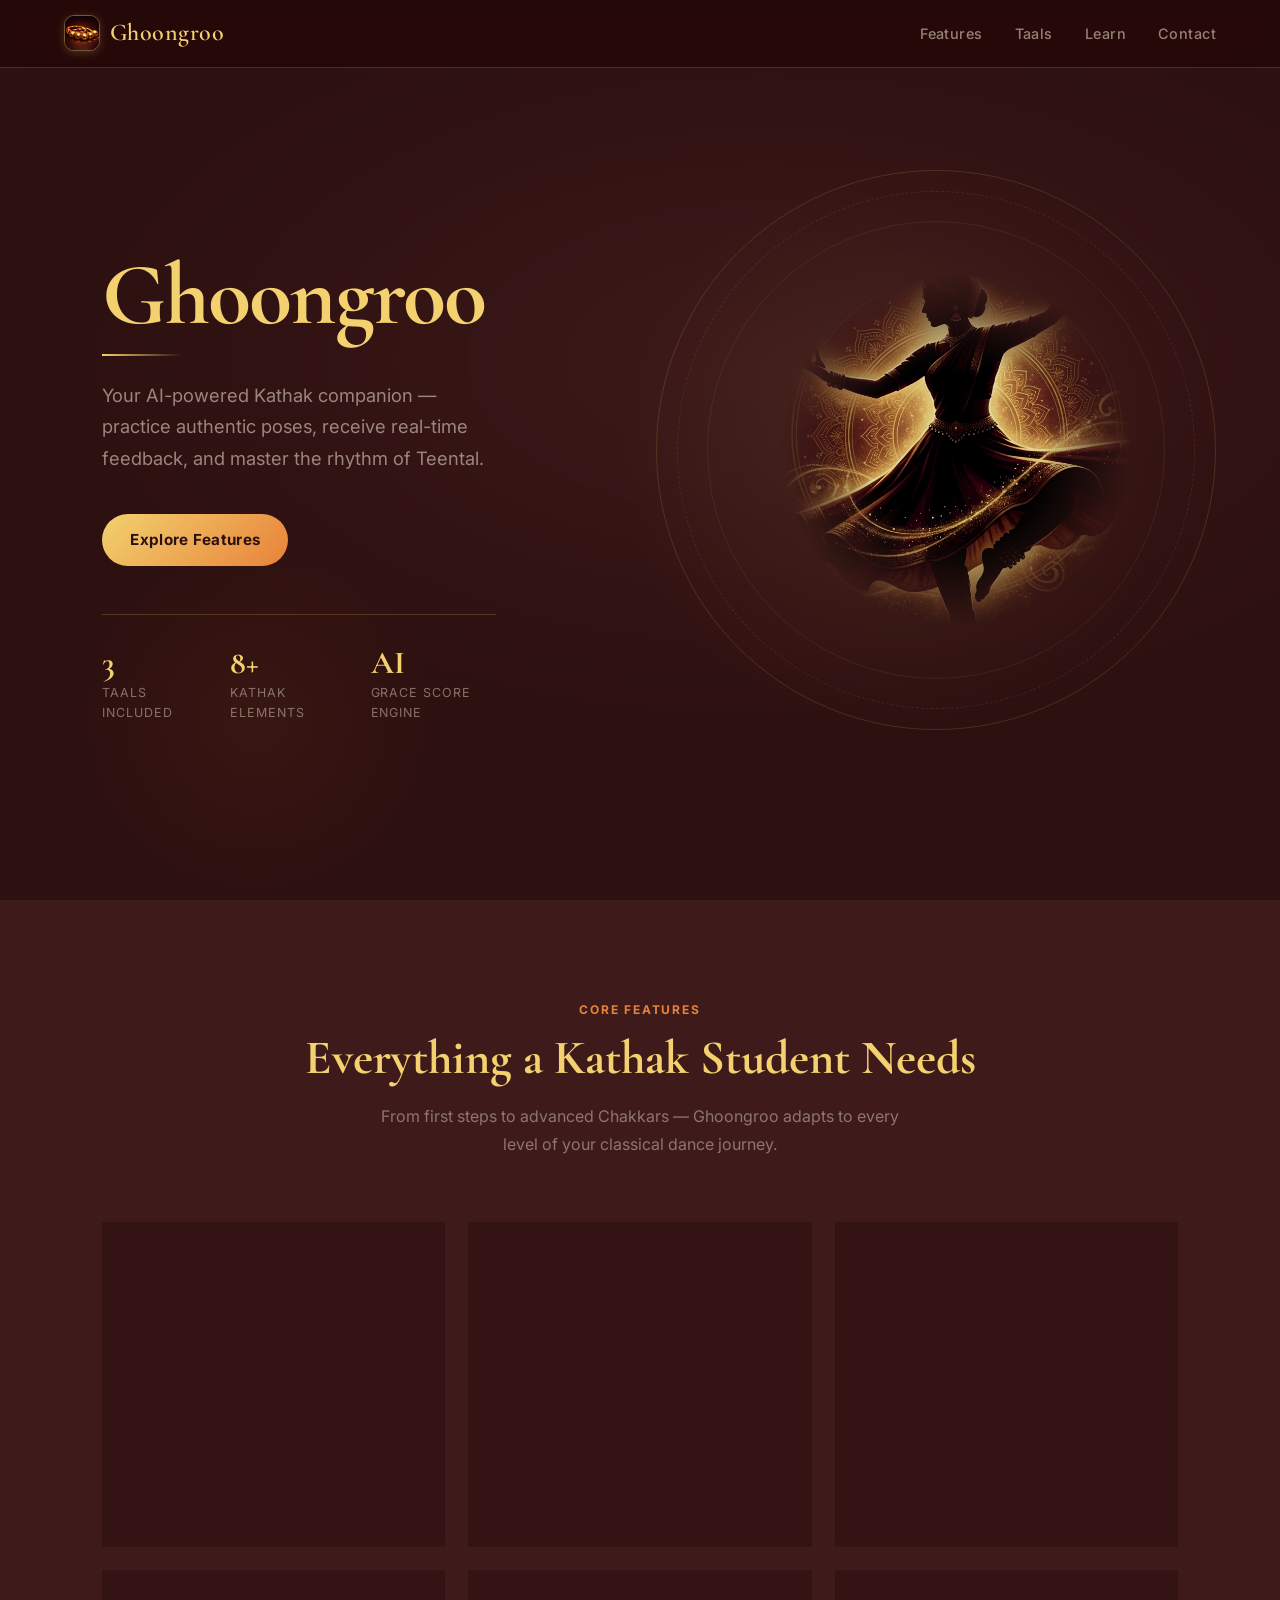
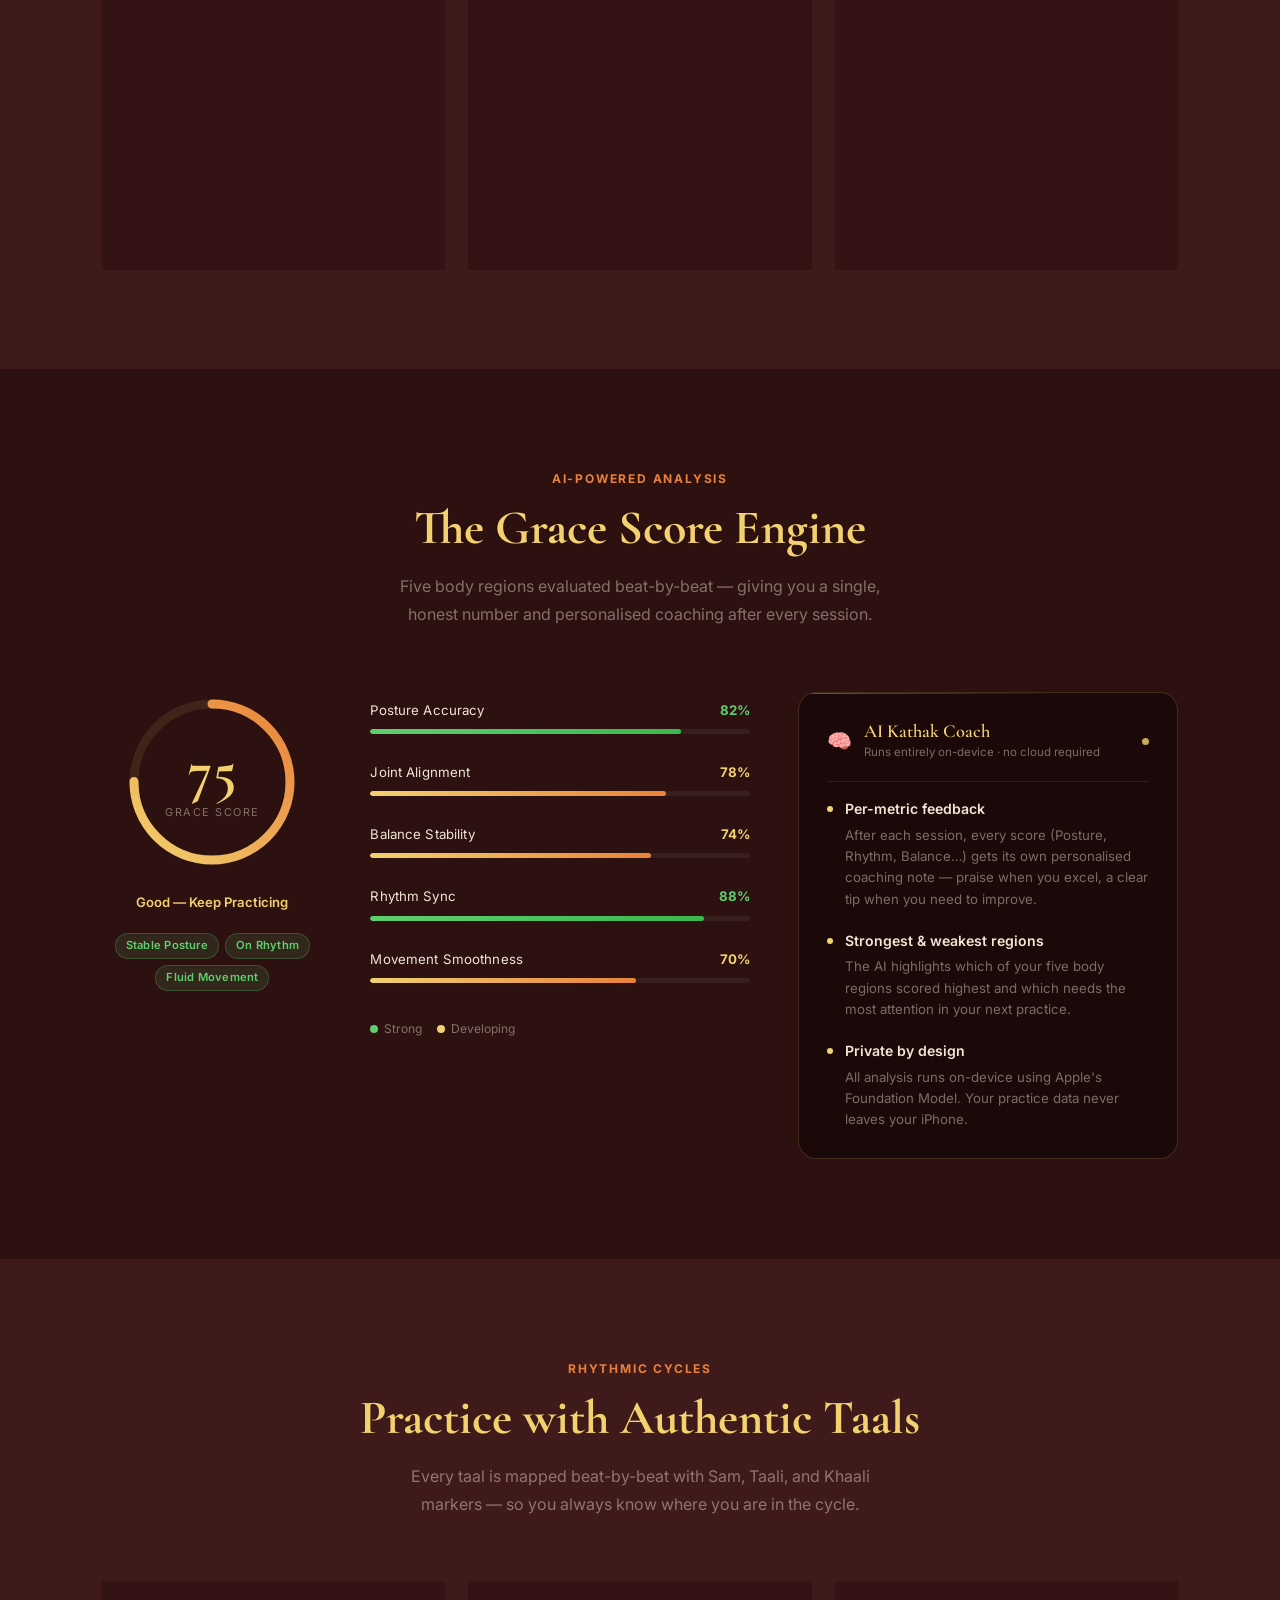
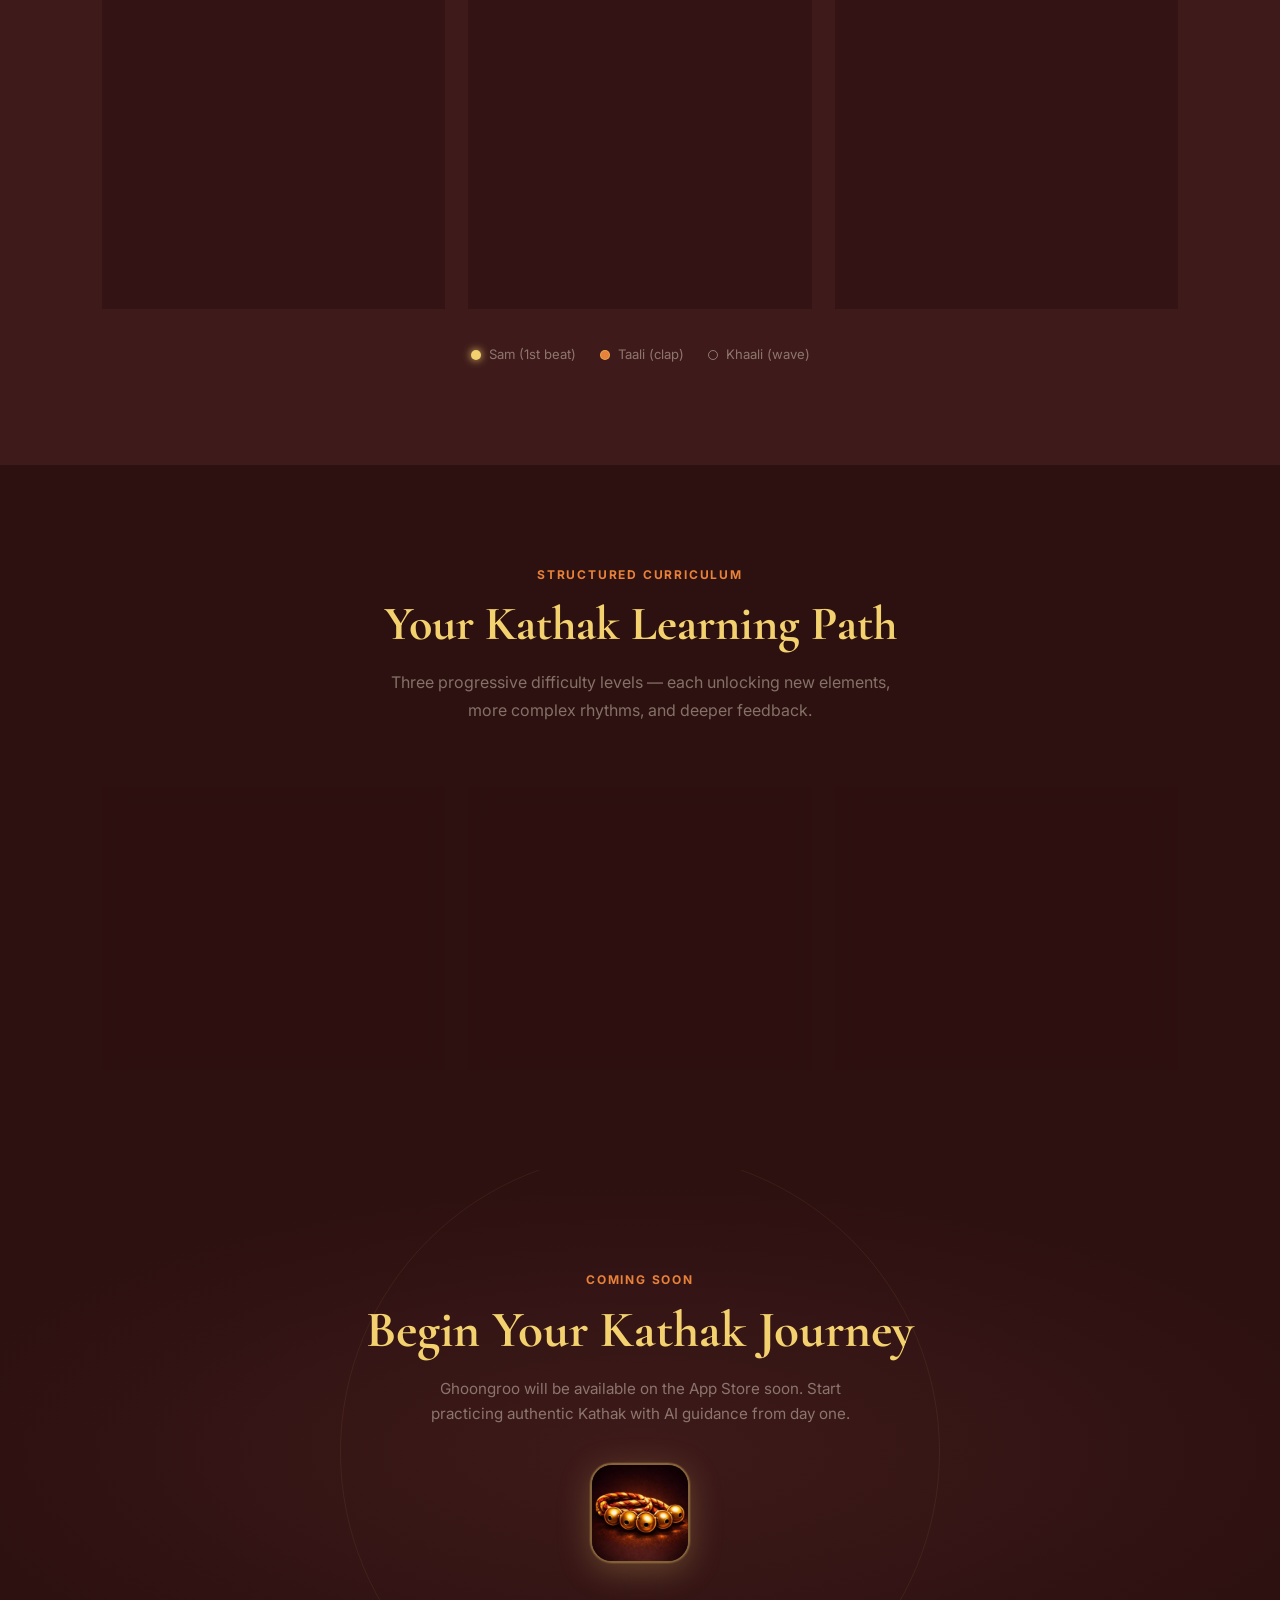
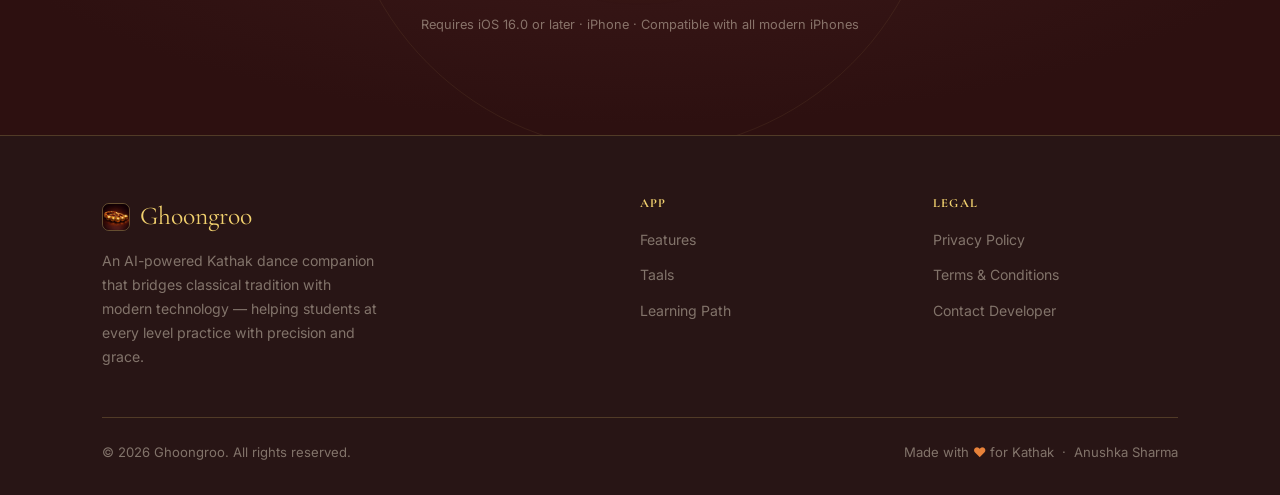
==== website/index.html @ 4b48bab8 "Add Ghoongroo website - privacy policy, terms, contact pages" ====
<!DOCTYPE html>
<html lang="en">
<head>
  <meta charset="UTF-8" />
  <meta name="viewport" content="width=device-width, initial-scale=1.0" />
  <title>Ghoongroo — Your AI-Powered Kathak Companion</title>
  <meta name="description" content="Ghoongroo is an AI-powered iOS app that helps you practice Kathak dance with real-time posture feedback, Grace Score analytics, and interactive Taal lessons." />
  <meta property="og:title" content="Ghoongroo — Your AI-Powered Kathak Companion" />
  <meta property="og:description" content="Master Kathak with real-time AI posture analysis, rhythmic Taal training, and personalized practice insights." />
  <meta property="og:type" content="website" />
  <link rel="stylesheet" href="style.css" />
  <link rel="icon" href="data:image/svg+xml,<svg xmlns='http://www.w3.org/2000/svg' viewBox='0 0 100 100'><text y='.9em' font-size='90'>🪘</text></svg>" />
</head>
<body>

<!-- ══ NAVIGATION ══ -->
<nav id="main-nav" aria-label="Main navigation">
  <a href="index.html" class="nav-logo" aria-label="Ghoongroo Home">
    <span class="logo-icon">
      <img src="assets/appicon.jpg" alt="Ghoongroo app icon" />
    </span>
    Ghoongroo
  </a>
  <ul class="nav-links" id="nav-links" role="list">
    <li><a href="#features">Features</a></li>
    <li><a href="#taals">Taals</a></li>
    <li><a href="#learn">Learn</a></li>
    <li><a href="contact.html">Contact</a></li>

  </ul>
  <button class="nav-hamburger" id="hamburger" aria-label="Toggle navigation" aria-expanded="false">
    <span></span><span></span><span></span>
  </button>
</nav>

<!-- ══ HERO ══ -->
<section class="hero" aria-labelledby="hero-heading">
  <div class="hero-bg"></div>

  <!-- Decorative concentric ring -->
  <div class="hero-ring" aria-hidden="true"></div>

  <!-- Dancer image -->
  <div class="hero-image-wrap" aria-hidden="true">
    <img src="assets/hero.png" alt="" />
  </div>

  <div class="hero-content">

    <h1 class="hero-title" id="hero-heading">Ghoongroo</h1>

    <div class="hero-divider" aria-hidden="true"></div>
    <p class="hero-tagline">Your AI-powered Kathak companion — practice authentic poses, receive real-time feedback, and master the rhythm of Teental.</p>

    <div class="hero-actions">
      <a href="#features" class="btn-primary" id="hero-learn-btn">
        Explore Features
      </a>
    </div>

    <div class="hero-stats" role="list" aria-label="App highlights">
      <div class="hero-stat" role="listitem">
        <div class="stat-number">3</div>
        <div class="stat-label">Taals Included</div>
      </div>
      <div class="hero-stat" role="listitem">
        <div class="stat-number">8+</div>
        <div class="stat-label">Kathak Elements</div>
      </div>
      <div class="hero-stat" role="listitem">
        <div class="stat-number">AI</div>
        <div class="stat-label">Grace Score Engine</div>
      </div>
    </div>
  </div>
</section>

<!-- ══ FEATURES ══ -->
<section class="section section-mid" id="features" aria-labelledby="features-heading">
  <div class="section-header">
    <p class="section-eyebrow">Core Features</p>
    <h2 class="section-title" id="features-heading">Everything a Kathak Student Needs</h2>
    <p class="section-desc">From first steps to advanced Chakkars — Ghoongroo adapts to every level of your classical dance journey.</p>
  </div>

  <div class="features-grid">

    <article class="glass-card feature-card reveal" id="feature-grace-score">
      <div class="feature-icon" aria-hidden="true">🎯</div>
      <h3 class="feature-title">Grace Score Engine</h3>
      <p class="feature-desc">An AI scoring system using Cosine Similarity, Bone Vector Normalization, and Beat Synchronization. Measures posture accuracy, step alignment, and timing precision — expressed as a single Grace Score out of 100.</p>
    </article>

    <article class="glass-card feature-card reveal reveal-delay-1" id="feature-pose-detection">
      <div class="feature-icon" aria-hidden="true">🤸</div>
      <h3 class="feature-title">Real-Time Pose Detection</h3>
      <p class="feature-desc">Powered by Apple Vision framework, the camera tracks 19 body landmarks in real time — spine, shoulders, arms, hips, knees, and ankles — giving instant posture overlays as you dance.</p>
    </article>

    <article class="glass-card feature-card reveal reveal-delay-2" id="feature-taal-engine">
      <div class="feature-icon" aria-hidden="true">🥁</div>
      <h3 class="feature-title">Interactive Taal Engine</h3>
      <p class="feature-desc">A precision beat system with visual Sam, Taali, and Khaali markers. Practice to Teental (16 beats), Jhaptal (10 beats), or Ektaal (12 beats) with audio bols synchronized to your movements.</p>
    </article>

    <article class="glass-card feature-card reveal" id="feature-insight">
      <div class="feature-icon" aria-hidden="true">💡</div>
      <h3 class="feature-title">Insight Engine</h3>
      <p class="feature-desc">Per-cycle analysis that detects rushing arms, missed Sam beats, posture instability, and graceful moments — delivering feedback in plain language so you can improve each taal cycle.</p>
    </article>

    <article class="glass-card feature-card reveal reveal-delay-1" id="feature-learn">
      <div class="feature-icon" aria-hidden="true">📚</div>
      <h3 class="feature-title">Structured Learning Path</h3>
      <p class="feature-desc">Step-by-step lessons for every element — from beginner Namaskar and Thaat to advanced Chakkar spins. Each element has detailed visual guidance with costume context.</p>
    </article>

    <article class="glass-card feature-card reveal reveal-delay-2" id="feature-chakkar">
      <div class="feature-icon" aria-hidden="true">🔄</div>
      <h3 class="feature-title">Chakkar Spin Detection</h3>
      <p class="feature-desc">The engine detects Chakkar spins through shoulder-crossing patterns in 2D pose data, awarding a 5-point bonus per detected spin — rewarding advanced technique automatically.</p>
    </article>

  </div>
</section>

<!-- ══ GRACE SCORE VISUAL ══ -->
<section class="section section-dark" id="grace" aria-labelledby="grace-heading">

  <!-- Top: heading centred -->
  <div class="grace-header">
    <p class="section-eyebrow">AI-Powered Analysis</p>
    <h2 class="section-title" id="grace-heading">The Grace Score Engine</h2>
    <p class="section-desc">Five body regions evaluated beat-by-beat — giving you a single, honest number and personalised coaching after every session.</p>
  </div>

  <!-- Bottom: three-column layout -->
  <div class="grace-layout">

    <!-- COL 1 — Large score ring -->
    <div class="grace-ring-col reveal" role="img" aria-label="Sample Grace Score: 75 out of 100">
      <div class="grace-ring-outer">
        <svg viewBox="0 0 180 180" aria-hidden="true">
          <defs>
            <linearGradient id="graceGrad" x1="0%" y1="0%" x2="100%" y2="100%">
              <stop offset="0%"   stop-color="#F2D16E" />
              <stop offset="100%" stop-color="#E8823A" />
            </linearGradient>
          </defs>
          <circle class="gr-bg"   cx="90" cy="90" r="78" />
          <circle class="gr-fill" cx="90" cy="90" r="78" />
        </svg>
        <div class="grace-ring-center">
          <div class="grace-big-num">75</div>
          <div class="grace-big-label">Grace Score</div>
        </div>
      </div>
      <div class="grace-ring-status">Good — Keep Practicing</div>
      <div class="grace-badges">
        <span class="gbadge">Stable Posture</span>
        <span class="gbadge">On Rhythm</span>
        <span class="gbadge">Fluid Movement</span>
      </div>
    </div>

    <!-- COL 2 — Clean metric bars -->
    <div class="grace-metrics-col reveal reveal-delay-1" aria-label="Metric breakdown">

      <div class="gmetric">
        <div class="gmetric-head">
          <span class="gmetric-name">Posture Accuracy</span>
          <span class="gmetric-pct green-txt">82%</span>
        </div>
        <div class="gmetric-track"><div class="gmetric-bar green-bar" style="width:82%"></div></div>
      </div>

      <div class="gmetric">
        <div class="gmetric-head">
          <span class="gmetric-name">Joint Alignment</span>
          <span class="gmetric-pct gold-txt">78%</span>
        </div>
        <div class="gmetric-track"><div class="gmetric-bar gold-bar" style="width:78%"></div></div>
      </div>

      <div class="gmetric">
        <div class="gmetric-head">
          <span class="gmetric-name">Balance Stability</span>
          <span class="gmetric-pct gold-txt">74%</span>
        </div>
        <div class="gmetric-track"><div class="gmetric-bar gold-bar" style="width:74%"></div></div>
      </div>

      <div class="gmetric">
        <div class="gmetric-head">
          <span class="gmetric-name">Rhythm Sync</span>
          <span class="gmetric-pct green-txt">88%</span>
        </div>
        <div class="gmetric-track"><div class="gmetric-bar green-bar" style="width:88%"></div></div>
      </div>

      <div class="gmetric">
        <div class="gmetric-head">
          <span class="gmetric-name">Movement Smoothness</span>
          <span class="gmetric-pct gold-txt">70%</span>
        </div>
        <div class="gmetric-track"><div class="gmetric-bar gold-bar" style="width:70%"></div></div>
      </div>

      <div class="gmetric-legend">
        <span class="legend-dot green-dot"></span> Strong &nbsp;&nbsp;
        <span class="legend-dot gold-dot"></span> Developing
      </div>
    </div>

    <!-- COL 3 — AI Coach feature description -->
    <div class="grace-coach-col reveal reveal-delay-2">
      <div class="coach-card">
        <div class="coach-card-header">
          <span class="coach-brain-icon" aria-hidden="true">🧠</span>
          <div>
            <div class="coach-card-title">AI Kathak Coach</div>
            <div class="coach-card-sub">Runs entirely on-device · no cloud required</div>
          </div>
          <span class="coach-pulse" aria-hidden="true"></span>
        </div>

        <div class="coach-divider"></div>

        <!-- Feature bullets — describes what the AI does, not fake feedback -->
        <ul class="coach-feature-list" role="list">
          <li role="listitem">
            <span class="cfl-dot" aria-hidden="true"></span>
            <div>
              <strong>Per-metric feedback</strong>
              <p>After each session, every score (Posture, Rhythm, Balance…) gets its own personalised coaching note — praise when you excel, a clear tip when you need to improve.</p>
            </div>
          </li>
          <li role="listitem">
            <span class="cfl-dot" aria-hidden="true"></span>
            <div>
              <strong>Strongest &amp; weakest regions</strong>
              <p>The AI highlights which of your five body regions scored highest and which needs the most attention in your next practice.</p>
            </div>
          </li>
          <li role="listitem">
            <span class="cfl-dot" aria-hidden="true"></span>
            <div>
              <strong>Private by design</strong>
              <p>All analysis runs on-device using Apple's Foundation Model. Your practice data never leaves your iPhone.</p>
            </div>
          </li>
        </ul>

      </div>
    </div>

  </div>


</section>

<!-- ══ TAALS ══ -->


<section class="section section-mid" id="taals" aria-labelledby="taals-heading">
  <div class="section-header">
    <p class="section-eyebrow">Rhythmic Cycles</p>
    <h2 class="section-title" id="taals-heading">Practice with Authentic Taals</h2>
    <p class="section-desc">Every taal is mapped beat-by-beat with Sam, Taali, and Khaali markers — so you always know where you are in the cycle.</p>
  </div>

  <div class="taal-grid">

    <article class="glass-card taal-card reveal" id="taal-teental">
      <div class="taal-cycle">16 Beats · 4+4+4+4</div>
      <h3 class="taal-name">Teental</h3>
      <div class="taal-beats" aria-label="Teental beat pattern">
        <!-- Vibhaag 1 Sam -->
        <span class="beat-dot sam"    title="Beat 1 — Sam"></span>
        <span class="beat-dot"        title="Beat 2"></span>
        <span class="beat-dot"        title="Beat 3"></span>
        <span class="beat-dot"        title="Beat 4"></span>
        <!-- Vibhaag 2 Taali -->
        <span class="beat-dot taali"  title="Beat 5 — Taali"></span>
        <span class="beat-dot"        title="Beat 6"></span>
        <span class="beat-dot"        title="Beat 7"></span>
        <span class="beat-dot"        title="Beat 8"></span>
        <!-- Vibhaag 3 Khaali -->
        <span class="beat-dot khaali" title="Beat 9 — Khaali"></span>
        <span class="beat-dot"        title="Beat 10"></span>
        <span class="beat-dot"        title="Beat 11"></span>
        <span class="beat-dot"        title="Beat 12"></span>
        <!-- Vibhaag 4 Taali -->
        <span class="beat-dot taali"  title="Beat 13 — Taali"></span>
        <span class="beat-dot"        title="Beat 14"></span>
        <span class="beat-dot"        title="Beat 15"></span>
        <span class="beat-dot"        title="Beat 16"></span>
      </div>
      <p class="taal-desc">The most common taal in Hindustani music. A 16-beat cycle in four equal vibhaags — the foundation every Kathak student learns first.</p>
      <div style="margin-top: 16px; font-size: 0.8rem; color: var(--text-muted); font-style: italic;">Dha Dhin Dhin Dha | Dha Dhin Dhin Dha | Dha Tin Tin Ta | Ta Dhin Dhin Dha</div>
    </article>

    <article class="glass-card taal-card reveal reveal-delay-1" id="taal-jhaptal">
      <div class="taal-cycle">10 Beats · 2+3+2+3</div>
      <h3 class="taal-name">Jhaptal</h3>
      <div class="taal-beats" aria-label="Jhaptal beat pattern">
        <span class="beat-dot sam"   title="Beat 1 — Sam"></span>
        <span class="beat-dot"       title="Beat 2"></span>
        <span class="beat-dot taali" title="Beat 3 — Taali"></span>
        <span class="beat-dot"       title="Beat 4"></span>
        <span class="beat-dot"       title="Beat 5"></span>
        <span class="beat-dot khaali"title="Beat 6 — Khaali"></span>
        <span class="beat-dot"       title="Beat 7"></span>
        <span class="beat-dot taali" title="Beat 8 — Taali"></span>
        <span class="beat-dot"       title="Beat 9"></span>
        <span class="beat-dot"       title="Beat 10"></span>
      </div>
      <p class="taal-desc">An asymmetric 10-beat cycle (2+3+2+3) with a distinctive lilting rhythm. Commonly used in semi-classical Kathak compositions.</p>
      <div style="margin-top: 16px; font-size: 0.8rem; color: var(--text-muted); font-style: italic;">Dhi Na | Dhi Dhi Na | Ti Na | Dhi Dhi Na</div>
    </article>

    <article class="glass-card taal-card reveal reveal-delay-2" id="taal-ektaal">
      <div class="taal-cycle">12 Beats · 2+2+2+2+2+2</div>
      <h3 class="taal-name">Ektaal</h3>
      <div class="taal-beats" aria-label="Ektaal beat pattern">
        <span class="beat-dot sam"    title="Beat 1 — Sam"></span>
        <span class="beat-dot"        title="Beat 2"></span>
        <span class="beat-dot khaali" title="Beat 3 — Khaali"></span>
        <span class="beat-dot"        title="Beat 4"></span>
        <span class="beat-dot taali"  title="Beat 5 — Taali"></span>
        <span class="beat-dot"        title="Beat 6"></span>
        <span class="beat-dot khaali" title="Beat 7 — Khaali"></span>
        <span class="beat-dot"        title="Beat 8"></span>
        <span class="beat-dot taali"  title="Beat 9 — Taali"></span>
        <span class="beat-dot"        title="Beat 10"></span>
        <span class="beat-dot taali"  title="Beat 11 — Taali"></span>
        <span class="beat-dot"        title="Beat 12"></span>
      </div>
      <p class="taal-desc">A meditative 12-beat cycle of six pairs. Often performed in Vilambit (slow) laya, Ektaal allows elaborate improvisation and nuanced expression.</p>
      <div style="margin-top: 16px; font-size: 0.8rem; color: var(--text-muted); font-style: italic;">Dhin Dhin | DhaGe TiRaKiTa | Tu Na | Kat Ta | DhaGe TiRaKiTa | Dhi Na</div>
    </article>

  </div>

  <!-- Beat Legend -->
  <div style="display: flex; gap: 24px; justify-content: center; margin-top: 36px; flex-wrap: wrap;" aria-label="Beat marker legend">
    <div style="display: flex; align-items: center; gap: 8px; font-size: 0.82rem; color: var(--text-muted);">
      <span class="beat-dot sam" style="display: inline-block;"></span> Sam (1st beat)
    </div>
    <div style="display: flex; align-items: center; gap: 8px; font-size: 0.82rem; color: var(--text-muted);">
      <span class="beat-dot taali" style="display: inline-block;"></span> Taali (clap)
    </div>
    <div style="display: flex; align-items: center; gap: 8px; font-size: 0.82rem; color: var(--text-muted);">
      <span class="beat-dot khaali" style="display: inline-block;"></span> Khaali (wave)
    </div>
  </div>
</section>

<!-- ══ LEARNING PATH ══ -->
<section class="section section-dark" id="learn" aria-labelledby="learn-heading">
  <div class="section-header">
    <p class="section-eyebrow">Structured Curriculum</p>
    <h2 class="section-title" id="learn-heading">Your Kathak Learning Path</h2>
    <p class="section-desc">Three progressive difficulty levels — each unlocking new elements, more complex rhythms, and deeper feedback.</p>
  </div>

  <div class="path-grid">

    <article class="glass-card path-card reveal" id="path-beginner">
      <div class="path-level beginner">Beginner</div>
      <h3 style="font-family: 'Cormorant Garamond', serif; font-size: 1.3rem; color: var(--gold);">Foundation</h3>
      <p style="font-size: 0.85rem; color: var(--text-muted); margin-top: 8px;">Master the core postures and footwork that underpin all Kathak performance.</p>
      <div class="path-elements" role="list">
        <div class="path-element" role="listitem">Namaskar</div>
        <div class="path-element" role="listitem">Thaat</div>
        <div class="path-element" role="listitem">Tatkaar</div>
      </div>
    </article>

    <article class="glass-card path-card reveal reveal-delay-1" id="path-intermediate">
      <div class="path-level intermediate">Intermediate</div>
      <h3 style="font-family: 'Cormorant Garamond', serif; font-size: 1.3rem; color: var(--gold);">Expression</h3>
      <p style="font-size: 0.85rem; color: var(--text-muted); margin-top: 8px;">Layer rhythm, hand gestures, and complex taal cycles onto your foundation.</p>
      <div class="path-elements" role="list">
        <div class="path-element" role="listitem">Teental — 16 beats</div>
        <div class="path-element" role="listitem">Hasta Mudra</div>
        <div class="path-element" role="listitem">Pataka · Tripataka · Ardhachandra</div>
      </div>
    </article>

    <article class="glass-card path-card reveal reveal-delay-2" id="path-advanced">
      <div class="path-level advanced">Advanced</div>
      <h3 style="font-family: 'Cormorant Garamond', serif; font-size: 1.3rem; color: var(--gold);">Mastery</h3>
      <p style="font-size: 0.85rem; color: var(--text-muted); margin-top: 8px;">Command spins, asymmetric rhythms, and advanced layakari divisions.</p>
      <div class="path-elements" role="list">
        <div class="path-element" role="listitem">Chakkar Spins</div>
        <div class="path-element" role="listitem">Jhaptal — 10 beats</div>
        <div class="path-element" role="listitem">Ektaal — 12 beats</div>
      </div>
    </article>

  </div>
</section>



<!-- ══ COMING SOON ══ -->
<section class="download-section" id="download" aria-labelledby="download-heading">
  <p class="section-eyebrow">Coming Soon</p>
  <h2 class="section-title" id="download-heading" style="font-size: clamp(2rem, 4vw, 3.2rem); color: var(--gold);">Begin Your Kathak Journey</h2>
  <p style="color: var(--text-muted); max-width: 460px; margin: 16px auto 0; font-size: 0.95rem; line-height: 1.7;">Ghoongroo will be available on the App Store soon. Start practicing authentic Kathak with AI guidance from day one.</p>

  <div class="app-icon-display" style="margin-top: 36px;">
    <img src="assets/appicon.jpg" alt="Ghoongroo app icon" />
  </div>

  <p style="margin-top: 20px; font-size: 0.8rem; color: var(--text-muted);">Requires iOS 16.0 or later · iPhone · Compatible with all modern iPhones</p>
</section>

<!-- ══ FOOTER ══ -->
<footer role="contentinfo">
  <div class="footer-grid">
    <div class="footer-brand">
      <div class="brand-name" style="display:flex; align-items:center; gap:10px;">
      <span style="width:28px;height:28px;border-radius:7px;overflow:hidden;display:inline-flex;flex-shrink:0;border:1px solid rgba(242,209,110,0.3);">
        <img src="assets/appicon.jpg" alt="" style="width:100%;height:100%;object-fit:cover;" />
      </span>
      Ghoongroo
    </div>
      <p>An AI-powered Kathak dance companion that bridges classical tradition with modern technology — helping students at every level practice with precision and grace.</p>
    </div>
    <div class="footer-col">
      <h4>App</h4>
      <ul>
        <li><a href="#features">Features</a></li>
        <li><a href="#taals">Taals</a></li>
        <li><a href="#learn">Learning Path</a></li>

      </ul>
    </div>
    <div class="footer-col">
      <h4>Legal</h4>
      <ul>
        <li><a href="privacy.html">Privacy Policy</a></li>
        <li><a href="terms.html">Terms &amp; Conditions</a></li>
        <li><a href="contact.html">Contact Developer</a></li>
      </ul>
    </div>
  </div>
  <div class="footer-bottom">
    <p>&copy; 2026 Ghoongroo. All rights reserved.</p>
    <p>Made with <span class="footer-heart" aria-label="love">♥</span> for Kathak &nbsp;·&nbsp; Anushka Sharma</p>
  </div>
</footer>

<script>
  // ── Nav scroll effect
  const nav = document.getElementById('main-nav');
  window.addEventListener('scroll', () => {
    nav.style.background = window.scrollY > 60
      ? 'rgba(20,6,6,0.92)'
      : 'rgba(29,8,8,0.7)';
  }, { passive: true });

  // ── Mobile hamburger
  const hamburger = document.getElementById('hamburger');
  const navLinks  = document.getElementById('nav-links');
  hamburger.addEventListener('click', () => {
    const open = navLinks.classList.toggle('open');
    hamburger.setAttribute('aria-expanded', open);
  });

  // ── Scroll reveal
  const revealEls = document.querySelectorAll('.reveal');
  const io = new IntersectionObserver((entries) => {
    entries.forEach(e => {
      if (e.isIntersecting) { e.target.classList.add('visible'); io.unobserve(e.target); }
    });
  }, { threshold: 0.12 });
  revealEls.forEach(el => io.observe(el));

  // ── Particle canvas
  const canvas = document.createElement('canvas');
  canvas.id = 'particle-canvas';
  canvas.setAttribute('aria-hidden', 'true');
  document.body.prepend(canvas);
  const ctx = canvas.getContext('2d');
  let particles = [];

  function resize() {
    canvas.width  = window.innerWidth;
    canvas.height = window.innerHeight;
  }
  resize();
  window.addEventListener('resize', resize, { passive: true });

  for (let i = 0; i < 60; i++) {
    particles.push({
      x: Math.random() * window.innerWidth,
      y: Math.random() * window.innerHeight,
      r: Math.random() * 1.5 + 0.3,
      vx: (Math.random() - 0.5) * 0.3,
      vy: -Math.random() * 0.4 - 0.1,
      o: Math.random() * 0.5 + 0.2
    });
  }

  function animateParticles() {
    ctx.clearRect(0, 0, canvas.width, canvas.height);
    particles.forEach(p => {
      ctx.beginPath();
      ctx.arc(p.x, p.y, p.r, 0, Math.PI * 2);
      ctx.fillStyle = `rgba(242, 209, 110, ${p.o})`;
      ctx.fill();
      p.x += p.vx; p.y += p.vy;
      if (p.y < -10) { p.y = canvas.height + 10; p.x = Math.random() * canvas.width; }
    });
    requestAnimationFrame(animateParticles);
  }
  animateParticles();
</script>
</body>
</html>
---- website/style.css ----
/* ===================================================
   GHOONGROO — Global Design System
   =================================================== */

@import url('https://fonts.googleapis.com/css2?family=Cormorant+Garamond:ital,wght@0,300;0,400;0,500;0,600;0,700;1,400&family=Inter:wght@300;400;500;600;700&family=Noto+Sans+Devanagari:wght@400;600&display=swap');

/* ── Color Tokens ── */
:root {
  --gold:         #F2D16E;
  --gold-dim:     #C8A84B;
  --saffron:      #E8823A;
  --maroon:       #2D1010;
  --maroon-mid:   #3E1A1A;
  --maroon-card:  #281515;
  --beige:        #F0E6D3;
  --beige-dim:    rgba(240,230,211,0.55);
  --text-muted:   rgba(240,230,211,0.45);
  --border-gold:  rgba(242,209,110,0.2);
  --border-gold-bright: rgba(242,209,110,0.45);
  --shadow-gold:  rgba(242,209,110,0.15);
  --radius-card:  16px;
  --radius-pill:  100px;
}

/* ── Reset & Base ── */
*, *::before, *::after { box-sizing: border-box; margin: 0; padding: 0; }

html { scroll-behavior: smooth; font-size: 16px; }

body {
  font-family: 'Inter', sans-serif;
  background-color: var(--maroon);
  color: var(--beige);
  line-height: 1.6;
  -webkit-font-smoothing: antialiased;
  overflow-x: hidden;
}

/* ── Typography ── */
h1, h2, h3, h4 {
  font-family: 'Cormorant Garamond', Georgia, serif;
  line-height: 1.15;
}
.hindi { font-family: 'Noto Sans Devanagari', sans-serif; }

a { color: var(--gold); text-decoration: none; transition: color 0.2s; }
a:hover { color: var(--saffron); }

/* ── Scrollbar ── */
::-webkit-scrollbar { width: 6px; }
::-webkit-scrollbar-track { background: var(--maroon); }
::-webkit-scrollbar-thumb { background: var(--gold-dim); border-radius: 3px; }

/* ================================================
   NAV
   ================================================ */
nav {
  position: fixed;
  top: 0; left: 0; right: 0;
  z-index: 100;
  padding: 0 5%;
  height: 68px;
  display: flex;
  align-items: center;
  justify-content: space-between;
  background: rgba(29,8,8,0.7);
  backdrop-filter: blur(18px) saturate(1.8);
  -webkit-backdrop-filter: blur(18px) saturate(1.8);
  border-bottom: 1px solid var(--border-gold);
  transition: background 0.3s;
}

.nav-logo {
  display: flex;
  align-items: center;
  gap: 10px;
  font-family: 'Cormorant Garamond', serif;
  font-size: 1.5rem;
  font-weight: 600;
  color: var(--gold);
  letter-spacing: 0.02em;
}
.nav-logo .logo-icon {
  width: 36px; height: 36px;
  border-radius: 10px;
  overflow: hidden;
  display: flex; align-items: center; justify-content: center;
  border: 1px solid rgba(242,209,110,0.4);
  box-shadow: 0 2px 10px rgba(242,209,110,0.2);
  flex-shrink: 0;
}
.nav-logo .logo-icon img {
  width: 100%; height: 100%;
  object-fit: cover;
}

/* App icon display in download / hero sections */
.app-icon-display {
  width: 100px; height: 100px;
  border-radius: 22px;
  overflow: hidden;
  border: 2px solid rgba(242,209,110,0.4);
  box-shadow: 0 8px 32px rgba(242,209,110,0.25), 0 0 0 1px rgba(242,209,110,0.1);
  display: inline-block;
  margin-bottom: 24px;
}
.app-icon-display img {
  width: 100%; height: 100%;
  object-fit: cover;
}

.nav-links {
  display: flex;
  align-items: center;
  gap: 32px;
  list-style: none;
}
.nav-links a {
  font-size: 0.9rem;
  font-weight: 500;
  color: var(--beige-dim);
  letter-spacing: 0.03em;
  transition: color 0.2s;
}
.nav-links a:hover { color: var(--gold); }
.nav-links a.active { color: var(--gold); }

.nav-cta {
  background: linear-gradient(135deg, var(--gold), var(--saffron));
  color: var(--maroon) !important;
  padding: 8px 20px;
  border-radius: var(--radius-pill);
  font-weight: 600 !important;
  transition: transform 0.2s, box-shadow 0.2s !important;
}
.nav-cta:hover {
  transform: translateY(-1px);
  box-shadow: 0 6px 20px rgba(242,209,110,0.35);
}

.nav-hamburger {
  display: none;
  flex-direction: column;
  gap: 5px;
  cursor: pointer;
  padding: 6px;
}
.nav-hamburger span {
  display: block;
  width: 24px; height: 2px;
  background: var(--beige);
  border-radius: 2px;
  transition: all 0.3s;
}

@media (max-width: 768px) {
  .nav-hamburger { display: flex; }
  .nav-links {
    display: none;
    position: absolute;
    top: 68px; left: 0; right: 0;
    flex-direction: column;
    background: rgba(29,8,8,0.97);
    border-bottom: 1px solid var(--border-gold);
    padding: 20px;
    gap: 20px;
  }
  .nav-links.open { display: flex; }
}

/* ================================================
   HERO SECTION
   ================================================ */
.hero {
  position: relative;
  min-height: 100vh;
  display: flex;
  align-items: center;
  overflow: hidden;
  padding-top: 68px;
}

.hero-bg {
  position: absolute;
  inset: 0;
  background: radial-gradient(ellipse 80% 60% at 60% 40%, rgba(62,26,26,0.9) 0%, var(--maroon) 70%);
}

.hero-bg::before {
  content: '';
  position: absolute;
  inset: 0;
  background:
    radial-gradient(circle 400px at 70% 50%, rgba(242,209,110,0.08) 0%, transparent 70%),
    radial-gradient(circle 300px at 20% 80%, rgba(232,130,58,0.06) 0%, transparent 60%);
}

/* Decorative mandala ring */
.hero-ring {
  position: absolute;
  right: 5%;
  top: 50%;
  transform: translateY(-50%);
  width: 560px; height: 560px;
  border-radius: 50%;
  border: 1px solid rgba(242,209,110,0.15);
  animation: ring-spin 40s linear infinite;
  display: flex; align-items: center; justify-content: center;
  pointer-events: none;
}
.hero-ring::before {
  content: '';
  position: absolute;
  inset: 20px;
  border-radius: 50%;
  border: 1px dashed rgba(242,209,110,0.1);
  animation: ring-spin-reverse 25s linear infinite;
}
.hero-ring::after {
  content: '';
  position: absolute;
  inset: 50px;
  border-radius: 50%;
  border: 1px solid rgba(242,209,110,0.08);
}

@keyframes ring-spin {
  to { transform: translateY(-50%) rotate(360deg); }
}
@keyframes ring-spin-reverse {
  to { transform: rotate(-360deg); }
}

.hero-image-wrap {
  position: absolute;
  right: 5%;
  top: 50%;
  transform: translateY(-50%);
  width: 520px; height: 520px;
  animation: float 7s ease-in-out infinite;
}
.hero-image-wrap img {
  width: 100%; height: 100%;
  object-fit: cover;
  border-radius: 50%;
  mask-image: radial-gradient(circle 220px at center, black 40%, transparent 80%);
  -webkit-mask-image: radial-gradient(circle 220px at center, black 40%, transparent 80%);
  filter: brightness(0.85) contrast(1.1);
}

@keyframes float {
  0%, 100% { transform: translateY(-50%) translateY(0); }
  50%       { transform: translateY(-50%) translateY(-18px); }
}

.hero-content {
  position: relative;
  z-index: 2;
  max-width: 560px;
  padding: 0 5% 0 8%;
}

.hero-badge {
  display: inline-flex;
  align-items: center;
  gap: 8px;
  background: rgba(242,209,110,0.1);
  border: 1px solid var(--border-gold-bright);
  padding: 6px 14px;
  border-radius: var(--radius-pill);
  font-size: 0.78rem;
  font-weight: 600;
  color: var(--gold);
  letter-spacing: 0.1em;
  text-transform: uppercase;
  margin-bottom: 28px;
}
.hero-badge .dot {
  width: 6px; height: 6px;
  background: var(--saffron);
  border-radius: 50%;
  animation: pulse 2s ease-in-out infinite;
}
@keyframes pulse {
  0%,100% { opacity: 1; transform: scale(1); }
  50%      { opacity: 0.5; transform: scale(0.7); }
}

.hero-title {
  font-size: clamp(3.5rem, 7vw, 5.5rem);
  font-weight: 700;
  color: var(--gold);
  letter-spacing: -0.02em;
  margin-bottom: 8px;
}
.hero-subtitle-hindi {
  font-family: 'Noto Sans Devanagari', sans-serif;
  font-size: 1.1rem;
  color: var(--saffron);
  margin-bottom: 18px;
  letter-spacing: 0.05em;
}
.hero-divider {
  width: 80px; height: 2px;
  background: linear-gradient(90deg, var(--gold), transparent);
  margin-bottom: 24px;
}
.hero-tagline {
  font-size: 1.15rem;
  color: var(--beige-dim);
  line-height: 1.7;
  margin-bottom: 40px;
  max-width: 420px;
}

.hero-actions {
  display: flex;
  gap: 16px;
  flex-wrap: wrap;
}

/* ── Buttons ── */
.btn-primary {
  display: inline-flex;
  align-items: center;
  gap: 8px;
  background: linear-gradient(135deg, var(--gold), var(--saffron));
  color: var(--maroon);
  font-weight: 700;
  font-size: 0.95rem;
  padding: 14px 28px;
  border-radius: var(--radius-pill);
  border: none;
  cursor: pointer;
  transition: transform 0.2s, box-shadow 0.2s;
  text-decoration: none;
  letter-spacing: 0.02em;
}
.btn-primary:hover {
  transform: translateY(-2px);
  box-shadow: 0 10px 30px rgba(242,209,110,0.4);
  color: var(--maroon);
}

.btn-ghost {
  display: inline-flex;
  align-items: center;
  gap: 8px;
  background: transparent;
  color: var(--beige);
  font-weight: 500;
  font-size: 0.95rem;
  padding: 13px 28px;
  border-radius: var(--radius-pill);
  border: 1px solid var(--border-gold-bright);
  cursor: pointer;
  transition: background 0.2s, border-color 0.2s;
  text-decoration: none;
}
.btn-ghost:hover {
  background: rgba(242,209,110,0.08);
  border-color: var(--gold);
  color: var(--gold);
}

/* Hero stats row */
.hero-stats {
  display: flex;
  gap: 32px;
  margin-top: 48px;
  padding-top: 32px;
  border-top: 1px solid var(--border-gold);
}
.hero-stat .stat-number {
  font-family: 'Cormorant Garamond', serif;
  font-size: 2rem;
  font-weight: 700;
  color: var(--gold);
  line-height: 1;
}
.hero-stat .stat-label {
  font-size: 0.78rem;
  color: var(--text-muted);
  text-transform: uppercase;
  letter-spacing: 0.08em;
  margin-top: 4px;
}

@media (max-width: 900px) {
  .hero-image-wrap, .hero-ring { display: none; }
  .hero-content { max-width: 100%; padding: 80px 5% 60px; text-align: center; }
  .hero-divider { margin: 0 auto 24px; }
  .hero-tagline { margin: 0 auto 40px; }
  .hero-actions { justify-content: center; }
  .hero-stats { justify-content: center; }
}

/* ================================================
   SECTIONS — Common
   ================================================ */
.section {
  padding: 100px 8%;
}
.section-dark { background: var(--maroon); }
.section-mid  { background: var(--maroon-mid); }

.section-header {
  text-align: center;
  margin-bottom: 64px;
}
.section-eyebrow {
  font-size: 0.75rem;
  font-weight: 700;
  color: var(--saffron);
  letter-spacing: 0.15em;
  text-transform: uppercase;
  margin-bottom: 12px;
}
.section-title {
  font-size: clamp(2rem, 4vw, 3rem);
  color: var(--gold);
  margin-bottom: 16px;
}
.section-desc {
  font-size: 1rem;
  color: var(--text-muted);
  max-width: 520px;
  margin: 0 auto;
  line-height: 1.75;
}

/* ── Glass Card ── */
.glass-card {
  background: rgba(45,16,16,0.6);
  border: 1px solid var(--border-gold);
  border-radius: var(--radius-card);
  backdrop-filter: blur(12px);
  -webkit-backdrop-filter: blur(12px);
  transition: border-color 0.3s, transform 0.3s, box-shadow 0.3s;
}
.glass-card:hover {
  border-color: var(--border-gold-bright);
  transform: translateY(-4px);
  box-shadow: 0 20px 50px rgba(0,0,0,0.4), 0 0 0 1px rgba(242,209,110,0.08);
}

/* ── Gold divider ── */
.ornamental-divider {
  display: flex;
  align-items: center;
  gap: 12px;
  margin: 0 auto;
  width: max-content;
}
.ornamental-divider .line {
  width: 60px; height: 1px;
  background: linear-gradient(90deg, transparent, var(--gold-dim));
}
.ornamental-divider .line.right {
  background: linear-gradient(90deg, var(--gold-dim), transparent);
}
.ornamental-divider .diamond {
  width: 6px; height: 6px;
  background: var(--gold);
  transform: rotate(45deg);
}

/* ================================================
   FEATURES GRID
   ================================================ */
.features-grid {
  display: grid;
  grid-template-columns: repeat(auto-fit, minmax(280px, 1fr));
  gap: 24px;
}

.feature-card {
  padding: 32px;
}

.feature-icon {
  width: 56px; height: 56px;
  border-radius: 14px;
  display: flex;
  align-items: center;
  justify-content: center;
  font-size: 1.5rem;
  margin-bottom: 20px;
  background: rgba(242,209,110,0.1);
  border: 1px solid var(--border-gold);
}

.feature-title {
  font-family: 'Cormorant Garamond', serif;
  font-size: 1.35rem;
  font-weight: 600;
  color: var(--gold);
  margin-bottom: 10px;
}
.feature-hindi {
  font-family: 'Noto Sans Devanagari', sans-serif;
  font-size: 0.85rem;
  color: var(--saffron);
  margin-bottom: 12px;
}
.feature-desc {
  font-size: 0.9rem;
  color: var(--text-muted);
  line-height: 1.7;
}

/* ================================================
   TAAL / RHYTHM SHOWCASE
   ================================================ */
.taal-grid {
  display: grid;
  grid-template-columns: repeat(auto-fit, minmax(300px, 1fr));
  gap: 24px;
}

.taal-card {
  padding: 32px;
  position: relative;
  overflow: hidden;
}
.taal-card::after {
  content: '';
  position: absolute;
  top: -40px; right: -40px;
  width: 120px; height: 120px;
  border-radius: 50%;
  background: radial-gradient(circle, rgba(242,209,110,0.06) 0%, transparent 70%);
  pointer-events: none;
}

.taal-beats {
  display: flex;
  flex-wrap: wrap;
  gap: 6px;
  margin: 20px 0;
}
.beat-dot {
  width: 10px; height: 10px;
  border-radius: 50%;
  background: var(--border-gold);
  border: 1px solid var(--border-gold-bright);
  transition: background 0.2s;
}
.beat-dot.sam   { background: var(--gold);    box-shadow: 0 0 8px var(--gold); }
.beat-dot.taali { background: var(--saffron); }
.beat-dot.khaali{ background: transparent; border-color: var(--text-muted); }

.taal-name {
  font-family: 'Cormorant Garamond', serif;
  font-size: 1.6rem;
  font-weight: 600;
  color: var(--gold);
}
.taal-cycle {
  font-size: 0.8rem;
  color: var(--text-muted);
  text-transform: uppercase;
  letter-spacing: 0.1em;
  margin-bottom: 8px;
}
.taal-desc {
  font-size: 0.88rem;
  color: var(--text-muted);
  line-height: 1.7;
  margin-top: 12px;
}

/* ================================================
   GRACE SCORE SECTION — clean editorial redesign
   ================================================ */

/* Heading centred above the 3-col layout */
.grace-header {
  text-align: center;
  margin-bottom: 64px;
}

/* 3-column grid */
.grace-layout {
  display: grid;
  grid-template-columns: 220px 1fr 1fr;
  gap: 48px;
  align-items: start;
}

/* ── COL 1: Big ring ── */
.grace-ring-col {
  display: flex;
  flex-direction: column;
  align-items: center;
  gap: 20px;
}
.grace-ring-outer {
  position: relative;
  width: 180px; height: 180px;
}
.grace-ring-outer svg {
  width: 100%; height: 100%;
  transform: rotate(-90deg);
}
.gr-bg {
  fill: none;
  stroke: rgba(242,209,110,0.1);
  stroke-width: 9;
}
.gr-fill {
  fill: none;
  stroke: url(#graceGrad);
  stroke-width: 9;
  stroke-linecap: round;
  stroke-dasharray: 490.1;      /* 2π × 78 */
  stroke-dashoffset: 122.5;     /* 75% → 490.1 × 0.25 */
  animation: grace-fill 2s ease-out forwards;
}
@keyframes grace-fill {
  from { stroke-dashoffset: 490.1; }
  to   { stroke-dashoffset: 122.5; }
}
.grace-ring-center {
  position: absolute;
  inset: 0;
  display: flex;
  flex-direction: column;
  align-items: center;
  justify-content: center;
}
.grace-big-num {
  font-family: 'Cormorant Garamond', serif;
  font-size: 3.6rem;
  font-weight: 700;
  color: var(--gold);
  line-height: 1;
}
.grace-big-label {
  font-size: 0.68rem;
  color: var(--text-muted);
  text-transform: uppercase;
  letter-spacing: 0.14em;
  margin-top: 4px;
}
.grace-ring-status {
  font-size: 0.82rem;
  color: var(--gold);
  font-weight: 600;
  text-align: center;
}
.grace-badges {
  display: flex;
  flex-wrap: wrap;
  gap: 6px;
  justify-content: center;
}
.gbadge {
  font-size: 0.7rem;
  font-weight: 600;
  padding: 3px 10px;
  border-radius: 20px;
  background: rgba(94,207,110,0.12);
  color: #5ecf6e;
  border: 1px solid rgba(94,207,110,0.25);
  letter-spacing: 0.02em;
}

/* ── COL 2: Metric bars ── */
.grace-metrics-col {
  display: flex;
  flex-direction: column;
  gap: 28px;
  padding-top: 8px;
}
.gmetric { display: flex; flex-direction: column; gap: 8px; }
.gmetric-head {
  display: flex;
  justify-content: space-between;
  align-items: center;
}
.gmetric-name {
  font-size: 0.83rem;
  color: var(--beige);
  letter-spacing: 0.01em;
}
.gmetric-pct {
  font-size: 0.83rem;
  font-weight: 700;
  min-width: 36px;
  text-align: right;
}
.gmetric-pct.green-txt { color: #5ecf6e; }
.gmetric-pct.gold-txt  { color: var(--gold); }
.gmetric-track {
  height: 5px;
  background: rgba(255,255,255,0.06);
  border-radius: 3px;
  overflow: hidden;
}
.gmetric-bar {
  height: 100%;
  border-radius: 3px;
  animation: bar-in 1.6s ease-out forwards;
  transform-origin: left;
}
.gmetric-bar.green-bar { background: linear-gradient(90deg, #5ecf6e, #3ab84d); }
.gmetric-bar.gold-bar  { background: linear-gradient(90deg, var(--gold), var(--saffron)); }
@keyframes bar-in {
  from { transform: scaleX(0); }
  to   { transform: scaleX(1); }
}
.gmetric-legend {
  margin-top: 8px;
  font-size: 0.75rem;
  color: var(--text-muted);
  display: flex;
  align-items: center;
  gap: 6px;
}
.legend-dot {
  width: 8px; height: 8px;
  border-radius: 50%;
  display: inline-block;
  flex-shrink: 0;
}
.legend-dot.green-dot { background: #5ecf6e; }
.legend-dot.gold-dot  { background: var(--gold); }

/* ── COL 3: AI Coach ── */
.grace-coach-col {
  display: flex;
  flex-direction: column;
}
.coach-card {
  background: rgba(20,6,6,0.7);
  border: 1px solid rgba(242,209,110,0.18);
  border-radius: 18px;
  padding: 28px;
  position: relative;
  overflow: hidden;
}
.coach-card::before {
  content: '';
  position: absolute;
  top: 0; left: 0; right: 0; height: 1px;
  background: linear-gradient(90deg, rgba(242,209,110,0.4), transparent 70%);
}
.coach-card-header {
  display: flex;
  align-items: center;
  gap: 12px;
  margin-bottom: 20px;
}
.coach-brain-icon { font-size: 1.25rem; }
.coach-card-title {
  font-family: 'Cormorant Garamond', serif;
  font-size: 1.15rem;
  font-weight: 600;
  color: var(--gold);
  line-height: 1.1;
}
.coach-card-sub {
  font-size: 0.72rem;
  color: var(--text-muted);
  margin-top: 2px;
}
.coach-pulse {
  width: 7px; height: 7px;
  border-radius: 50%;
  background: var(--gold);
  opacity: 0.8;
  animation: pulse-glow 1.6s ease-in-out infinite;
  margin-left: auto;
}
@keyframes pulse-glow {
  0%, 100% { opacity: 0.8; transform: scale(1); box-shadow: 0 0 0 0 rgba(242,209,110,0.4); }
  50%       { opacity: 0.3; transform: scale(0.8); box-shadow: 0 0 6px 3px rgba(242,209,110,0.15); }
}
.coach-divider {
  height: 1px;
  background: rgba(242,209,110,0.1);
  margin: 16px 0;
}

/* ── AI Coach feature list (what the AI does) ── */
.coach-feature-list {
  list-style: none;
  display: flex;
  flex-direction: column;
  gap: 20px;
}
.coach-feature-list li {
  display: flex;
  align-items: flex-start;
  gap: 12px;
}
.cfl-dot {
  width: 6px; height: 6px;
  border-radius: 50%;
  background: var(--gold);
  flex-shrink: 0;
  margin-top: 8px;
}
.coach-feature-list strong {
  display: block;
  font-size: 0.88rem;
  color: var(--beige);
  font-weight: 600;
  margin-bottom: 4px;
}
.coach-feature-list p {
  font-size: 0.83rem;
  color: var(--text-muted);
  line-height: 1.6;
  margin: 0;
}

/* ── Centred CTA below the grace grid ── */
.grace-cta {
  display: flex;
  justify-content: center;
  margin-top: 52px;
}

@media (max-width: 1100px) {
  .grace-layout { grid-template-columns: 1fr 1fr; }
  .grace-ring-col { grid-column: 1 / -1; flex-direction: row; align-items: center; gap: 32px; }
  .grace-badges  { justify-content: flex-start; }
}
@media (max-width: 700px) {
  .grace-layout { grid-template-columns: 1fr; }
  .grace-ring-col { flex-direction: column; align-items: center; }
}



/* ── Score card (left column) — mirrors the app's ResultSummarySection ── */
.score-visual {
  display: flex;
  flex-direction: column;
  background: rgba(28,9,9,0.85);
  border: 1px solid rgba(242,209,110,0.25);
  border-radius: 20px;
  padding: 24px 20px;
  box-shadow: 0 8px 40px rgba(0,0,0,0.4), 0 0 0 1px rgba(242,209,110,0.08);
  backdrop-filter: blur(12px);
}

/* ① Hero row */
.app-score-hero {
  display: flex;
  align-items: center;
  gap: 16px;
  padding-bottom: 14px;
}
.app-ring-wrap {
  position: relative;
  width: 56px; height: 56px;
  flex-shrink: 0;
}
.app-ring-wrap svg {
  width: 100%; height: 100%;
  transform: rotate(-90deg);
}
.app-ring-bg {
  fill: none;
  stroke: rgba(242,209,110,0.15);
  stroke-width: 4;
}
.app-ring-fill {
  fill: none;
  stroke: var(--gold);
  stroke-width: 4;
  stroke-linecap: round;
  stroke-dasharray: 150.8;       /* 2π × 24 */
  stroke-dashoffset: 37.7;       /* 75% filled → offset = 150.8 × 0.25 */
  animation: ring-fill-app 1.8s ease-out forwards;
}
@keyframes ring-fill-app {
  from { stroke-dashoffset: 150.8; }
  to   { stroke-dashoffset: 37.7;  }
}
.app-ring-num {
  position: absolute;
  inset: 0;
  display: flex; align-items: center; justify-content: center;
  font-family: 'Cormorant Garamond', serif;
  font-size: 1.15rem;
  font-weight: 700;
  color: var(--gold);
}
.app-score-label-col { flex: 1; }
.app-score-title {
  font-family: 'Cormorant Garamond', serif;
  font-size: 1.25rem;
  font-weight: 600;
  color: var(--beige);
  line-height: 1.2;
}
.app-score-sub {
  font-size: 0.78rem;
  margin-top: 4px;
  font-weight: 600;
}
.app-score-sub.good    { color: var(--gold); }
.app-score-sub.great   { color: #5ecf6e; }
.app-score-sub.needs   { color: #ff7070; }

/* ② Badges */
.app-badges {
  display: flex;
  flex-wrap: wrap;
  gap: 7px;
  padding-bottom: 14px;
}
.app-badge {
  font-size: 0.72rem;
  font-weight: 700;
  padding: 4px 10px;
  border-radius: 20px;
  letter-spacing: 0.02em;
}
.app-badge.green {
  background: rgba(94,207,110,0.18);
  color: #5ecf6e;
  border: 1px solid rgba(94,207,110,0.3);
}
.app-badge.warn {
  background: rgba(232,130,58,0.18);
  color: var(--saffron);
  border: 1px solid rgba(232,130,58,0.3);
}

/* Divider */
.app-divider {
  height: 1px;
  background: rgba(242,209,110,0.15);
  margin: 4px 0 12px;
}

/* ③ ML text rows */
.app-ml-row {
  display: flex;
  gap: 8px;
  flex-wrap: wrap;
  margin-bottom: 4px;
}
.app-ml-item {
  display: flex;
  align-items: center;
  gap: 8px;
  flex: 1;
  padding: 8px 0;
}
.app-ml-icon { font-size: 0.95rem; }
.app-ml-label {
  font-size: 0.82rem;
  color: var(--beige);
  flex: 1;
}
.app-ml-val {
  font-size: 0.82rem;
  font-weight: 600;
}
.app-ml-val.gold       { color: var(--gold); }
.app-ml-val.green-text { color: #5ecf6e; }

/* ④ Metric bars */
.score-metrics {
  display: flex;
  flex-direction: column;
  gap: 0;
}
.metric-row {
  display: flex;
  align-items: center;
  gap: 10px;
  padding: 10px 0;
}
.metric-icon { font-size: 0.9rem; flex-shrink: 0; }
.metric-label {
  font-size: 0.82rem;
  color: var(--beige);
  min-width: 130px;
}
.metric-bar-wrap {
  flex: 1;
  height: 6px;
  background: rgba(242,209,110,0.1);
  border-radius: 3px;
  overflow: hidden;
}
.metric-bar {
  height: 100%;
  border-radius: 3px;
  animation: bar-in 1.5s ease-out forwards;
  transform-origin: left;
}
.metric-bar.green-bar { background: linear-gradient(90deg, #5ecf6e, #3db855); }
.metric-bar.gold-bar  { background: linear-gradient(90deg, var(--gold), var(--saffron)); }
@keyframes bar-in {
  from { transform: scaleX(0); }
  to   { transform: scaleX(1); }
}
.metric-val {
  font-size: 0.82rem;
  min-width: 34px;
  text-align: right;
  font-weight: 600;
}
.metric-val.green-text { color: #5ecf6e; }
.metric-val.gold       { color: var(--gold); }

.score-content .section-title { text-align: left; }
.score-content .section-desc  { text-align: left; margin: 0; }

/* ── AI Coach Feedback Panel ── */
.ai-coach-panel {
  background: rgba(20,6,6,0.8);
  border: 1px solid rgba(242,209,110,0.25);
  border-radius: 16px;
  padding: 20px;
  margin-top: 4px;
  position: relative;
  overflow: hidden;
}
.ai-coach-panel::before {
  content: '';
  position: absolute;
  top: 0; left: 0; right: 0; height: 1px;
  background: linear-gradient(90deg, rgba(242,209,110,0.5), transparent);
}
.ai-coach-header {
  display: flex;
  align-items: center;
  gap: 9px;
  margin-bottom: 16px;
}
.ai-coach-brain { font-size: 1.15rem; }
.ai-coach-title {
  font-family: 'Cormorant Garamond', serif;
  font-size: 1.05rem;
  font-weight: 600;
  color: var(--gold);
  flex: 1;
}
/* Pulsing dot that mimics the ProgressView in the app */
.ai-typing-dot {
  width: 8px; height: 8px;
  border-radius: 50%;
  background: var(--gold);
  animation: pulse-dot 1.4s ease-in-out infinite;
}
@keyframes pulse-dot {
  0%, 100% { opacity: 1; transform: scale(1);   }
  50%       { opacity: 0.3; transform: scale(0.7); }
}

.ai-feedback-list {
  list-style: none;
  display: flex;
  flex-direction: column;
  gap: 12px;
}
.ai-fb-item {
  display: flex;
  align-items: flex-start;
  gap: 10px;
  font-size: 0.88rem;
  line-height: 1.55;
  opacity: 0;
  animation: fb-appear 0.4s ease forwards;
}
.ai-fb-item:nth-child(1) { animation-delay: 0.3s; }
.ai-fb-item:nth-child(2) { animation-delay: 0.7s; }
.ai-fb-item:nth-child(3) { animation-delay: 1.1s; }
.ai-fb-item:nth-child(4) { animation-delay: 1.5s; }
.ai-fb-item:nth-child(5) { animation-delay: 1.9s; }
.ai-fb-item:nth-child(6) { animation-delay: 2.3s; }
.ai-fb-item:nth-child(7) { animation-delay: 2.7s; }
@keyframes fb-appear {
  from { opacity: 0; transform: translateX(-8px); }
  to   { opacity: 1; transform: translateX(0); }
}
.ai-fb-item.positive { color: rgba(255,255,255,0.88); }
.ai-fb-item.warn     { color: rgba(255,255,255,0.75); }
.fb-icon { font-size: 1rem; flex-shrink: 0; margin-top: 1px; }
.ai-fb-item strong { color: var(--beige); }

.ai-coach-footer {
  margin-top: 16px;
  padding-top: 12px;
  border-top: 1px solid rgba(242,209,110,0.12);
  font-size: 0.72rem;
  color: rgba(242,209,110,0.45);
  display: flex;
  align-items: center;
  gap: 6px;
}

@media (max-width: 900px) {
  .score-section { grid-template-columns: 1fr; }
  .score-content .section-title,
  .score-content .section-desc { text-align: center; }
}


.score-ring-outer {
  position: relative;
  width: 220px; height: 220px;
  flex-shrink: 0;
}
.score-ring-outer svg {
  width: 100%; height: 100%;
  transform: rotate(-90deg);
}
.score-ring-bg {
  fill: none;
  stroke: rgba(242,209,110,0.1);
  stroke-width: 8;
}
.score-ring-fill {
  fill: none;
  stroke: url(#scoreGrad);
  stroke-width: 8;
  stroke-linecap: round;
  stroke-dasharray: 720;
  stroke-dashoffset: 180;
  animation: ring-fill 2s ease-out forwards;
}
@keyframes ring-fill {
  from { stroke-dashoffset: 720; }
  to   { stroke-dashoffset: 180; }
}

.score-center {
  position: absolute;
  inset: 0;
  display: flex;
  flex-direction: column;
  align-items: center;
  justify-content: center;
  text-align: center;
}
.score-number {
  font-family: 'Cormorant Garamond', serif;
  font-size: 3.2rem;
  font-weight: 700;
  color: var(--gold);
  line-height: 1;
}
.score-label {
  font-size: 0.72rem;
  color: var(--text-muted);
  text-transform: uppercase;
  letter-spacing: 0.12em;
  margin-top: 4px;
}

/* Bars sit below the ring in normal document flow — no absolute */
.score-metrics {
  width: 100%;
  display: flex;
  flex-direction: column;
  gap: 14px;
}
.metric-row {
  display: flex;
  align-items: center;
  gap: 12px;
}
.metric-label {
  font-size: 0.8rem;
  color: var(--beige-dim);
  min-width: 96px;
}
.metric-bar-wrap {
  flex: 1;
  height: 6px;
  background: rgba(242,209,110,0.1);
  border-radius: 3px;
  overflow: hidden;
}
.metric-bar {
  height: 100%;
  border-radius: 3px;
  background: linear-gradient(90deg, var(--gold), var(--saffron));
  animation: bar-in 1.5s ease-out forwards;
  transform-origin: left;
}
@keyframes bar-in {
  from { transform: scaleX(0); }
  to   { transform: scaleX(1); }
}
.metric-val {
  font-size: 0.8rem;
  color: var(--gold);
  min-width: 36px;
  text-align: right;
  font-weight: 600;
}

.score-content .section-title { text-align: left; }
.score-content .section-desc  { text-align: left; margin: 0; }

@media (max-width: 800px) {
  .score-section { grid-template-columns: 1fr; }
  .score-content .section-title,
  .score-content .section-desc { text-align: center; }
  .score-visual { align-items: center; }
}

/* ================================================
   LEARNING PATH
   ================================================ */
.path-grid {
  display: grid;
  grid-template-columns: repeat(3, 1fr);
  gap: 24px;
}

.path-card {
  padding: 28px;
  text-align: center;
}
.path-level {
  display: inline-block;
  font-size: 0.7rem;
  font-weight: 700;
  letter-spacing: 0.12em;
  text-transform: uppercase;
  padding: 4px 12px;
  border-radius: var(--radius-pill);
  margin-bottom: 16px;
}
.path-level.beginner     { background: rgba(100,200,100,0.15); color: #8AE08A; border: 1px solid rgba(100,200,100,0.3); }
.path-level.intermediate { background: rgba(242,209,110,0.15); color: var(--gold); border: 1px solid var(--border-gold); }
.path-level.advanced     { background: rgba(232,130,58,0.15);  color: var(--saffron); border: 1px solid rgba(232,130,58,0.3); }

.path-elements {
  display: flex;
  flex-direction: column;
  gap: 10px;
  margin-top: 16px;
  text-align: left;
}
.path-element {
  display: flex;
  align-items: center;
  gap: 10px;
  font-size: 0.88rem;
  color: var(--beige-dim);
}
.path-element::before {
  content: '◆';
  font-size: 0.4rem;
  color: var(--gold);
  flex-shrink: 0;
}

@media (max-width: 768px) {
  .path-grid { grid-template-columns: 1fr; }
}

/* ================================================
   TESTIMONIALS / QUOTES
   ================================================ */
.quote-section {
  text-align: center;
  padding: 80px 8%;
  background: linear-gradient(180deg, var(--maroon-mid), var(--maroon));
  border-top: 1px solid var(--border-gold);
  border-bottom: 1px solid var(--border-gold);
}

.quote-text {
  font-family: 'Cormorant Garamond', serif;
  font-size: clamp(1.4rem, 3vw, 2rem);
  font-style: italic;
  color: var(--beige);
  max-width: 700px;
  margin: 0 auto 24px;
  line-height: 1.6;
  opacity: 0.85;
}
.quote-author {
  font-size: 0.85rem;
  color: var(--text-muted);
  letter-spacing: 0.08em;
}

/* ================================================
   APP DOWNLOAD STRIP
   ================================================ */
.download-section {
  padding: 100px 8%;
  text-align: center;
  background: radial-gradient(ellipse 70% 60% at center, rgba(62,26,26,1) 0%, var(--maroon) 80%);
  position: relative;
  overflow: hidden;
}
.download-section::before {
  content: '';
  position: absolute;
  top: 50%; left: 50%;
  transform: translate(-50%, -50%);
  width: 600px; height: 600px;
  border-radius: 50%;
  border: 1px solid rgba(242,209,110,0.07);
  pointer-events: none;
}

.app-badge {
  display: inline-flex;
  align-items: center;
  gap: 14px;
  background: var(--maroon-card);
  border: 1px solid var(--border-gold-bright);
  border-radius: 14px;
  padding: 14px 24px;
  margin-top: 32px;
  transition: transform 0.2s, box-shadow 0.2s;
  cursor: pointer;
}
.app-badge:hover {
  transform: translateY(-3px);
  box-shadow: 0 12px 32px rgba(242,209,110,0.2);
  border-color: var(--gold);
}
.app-badge .badge-icon { font-size: 2rem; }
.app-badge .badge-text { text-align: left; }
.app-badge .badge-text .badge-sub  { font-size: 0.7rem; color: var(--text-muted); }
.app-badge .badge-text .badge-main { font-size: 1.1rem; font-weight: 600; color: var(--beige); font-family: 'Cormorant Garamond', serif; }

/* ================================================
   FOOTER
   ================================================ */
footer {
  background: var(--maroon-card);
  border-top: 1px solid var(--border-gold);
  padding: 60px 8% 32px;
}
.footer-grid {
  display: grid;
  grid-template-columns: 2fr 1fr 1fr;
  gap: 48px;
  margin-bottom: 48px;
}
.footer-brand .brand-name {
  font-family: 'Cormorant Garamond', serif;
  font-size: 1.6rem;
  color: var(--gold);
  margin-bottom: 12px;
}
.footer-brand p {
  font-size: 0.88rem;
  color: var(--text-muted);
  line-height: 1.7;
  max-width: 280px;
}
.footer-col h4 {
  font-size: 0.78rem;
  font-weight: 700;
  letter-spacing: 0.1em;
  text-transform: uppercase;
  color: var(--gold);
  margin-bottom: 16px;
}
.footer-col ul { list-style: none; }
.footer-col li { margin-bottom: 10px; }
.footer-col a {
  font-size: 0.88rem;
  color: var(--text-muted);
  transition: color 0.2s;
}
.footer-col a:hover { color: var(--gold); }

.footer-bottom {
  border-top: 1px solid var(--border-gold);
  padding-top: 24px;
  display: flex;
  justify-content: space-between;
  align-items: center;
  flex-wrap: wrap;
  gap: 12px;
}
.footer-bottom p { font-size: 0.82rem; color: var(--text-muted); }
.footer-bottom .footer-heart { color: var(--saffron); }

@media (max-width: 768px) {
  .footer-grid { grid-template-columns: 1fr; }
  .footer-bottom { flex-direction: column; text-align: center; }
}

/* ================================================
   INNER PAGE HERO (Privacy, Terms, Contact)
   ================================================ */
.page-hero {
  padding: 140px 8% 80px;
  background: radial-gradient(ellipse 80% 50% at 50% 0%, rgba(62,26,26,0.9) 0%, var(--maroon) 70%);
  text-align: center;
  position: relative;
  border-bottom: 1px solid var(--border-gold);
}
.page-hero h1 {
  font-size: clamp(2.5rem, 5vw, 4rem);
  color: var(--gold);
  margin-bottom: 12px;
}
.page-hero .page-hero-sub {
  color: var(--text-muted);
  font-size: 1rem;
}

/* ================================================
   PROSE (Privacy & Terms content)
   ================================================ */
.prose-container {
  max-width: 800px;
  margin: 0 auto;
  padding: 80px 5%;
}
.prose-container h2 {
  font-family: 'Cormorant Garamond', serif;
  font-size: 1.7rem;
  color: var(--gold);
  margin-top: 52px;
  margin-bottom: 14px;
  padding-bottom: 8px;
  border-bottom: 1px solid var(--border-gold);
}
.prose-container h3 {
  font-family: 'Cormorant Garamond', serif;
  font-size: 1.2rem;
  color: var(--beige);
  margin-top: 28px;
  margin-bottom: 8px;
}
.prose-container p {
  font-size: 0.95rem;
  color: var(--text-muted);
  line-height: 1.8;
  margin-bottom: 16px;
}
.prose-container ul, .prose-container ol {
  padding-left: 20px;
  margin-bottom: 16px;
}
.prose-container li {
  font-size: 0.93rem;
  color: var(--text-muted);
  line-height: 1.8;
  margin-bottom: 6px;
}
.prose-container strong { color: var(--beige); }
.prose-date {
  font-size: 0.82rem;
  color: var(--text-muted);
  margin-bottom: 40px;
  padding: 10px 16px;
  background: rgba(242,209,110,0.06);
  border-left: 3px solid var(--gold);
  border-radius: 4px;
}

/* ================================================
   CONTACT PAGE
   ================================================ */
.contact-section {
  padding: 80px 8%;
  max-width: 1100px;
  margin: 0 auto;
}

.contact-grid {
  display: grid;
  grid-template-columns: 1fr 1.4fr;
  gap: 60px;
  align-items: start;
}

.contact-info h2 {
  font-size: 2rem;
  color: var(--gold);
  margin-bottom: 16px;
}
.contact-info p {
  font-size: 0.95rem;
  color: var(--text-muted);
  line-height: 1.75;
  margin-bottom: 36px;
}

.contact-item {
  display: flex;
  align-items: flex-start;
  gap: 16px;
  margin-bottom: 28px;
}
.contact-item-icon {
  width: 44px; height: 44px;
  border-radius: 10px;
  background: rgba(242,209,110,0.1);
  border: 1px solid var(--border-gold);
  display: flex; align-items: center; justify-content: center;
  font-size: 1.1rem;
  flex-shrink: 0;
}
.contact-item-body .contact-label {
  font-size: 0.75rem;
  text-transform: uppercase;
  letter-spacing: 0.1em;
  color: var(--text-muted);
}
.contact-item-body .contact-value {
  font-size: 0.95rem;
  color: var(--beige);
  margin-top: 2px;
}
.contact-item-body .contact-value a {
  color: var(--gold);
}

/* Contact Form */
.contact-form-wrap {
  background: rgba(45,16,16,0.5);
  border: 1px solid var(--border-gold);
  border-radius: 20px;
  padding: 40px;
}
.contact-form-wrap h3 {
  font-family: 'Cormorant Garamond', serif;
  font-size: 1.6rem;
  color: var(--gold);
  margin-bottom: 28px;
}

.form-group {
  margin-bottom: 20px;
}
.form-group label {
  display: block;
  font-size: 0.82rem;
  font-weight: 600;
  color: var(--beige-dim);
  margin-bottom: 7px;
  letter-spacing: 0.04em;
}
.form-group input,
.form-group select,
.form-group textarea {
  width: 100%;
  background: rgba(255,255,255,0.04);
  border: 1px solid var(--border-gold);
  border-radius: 10px;
  padding: 12px 16px;
  color: var(--beige);
  font-size: 0.93rem;
  font-family: 'Inter', sans-serif;
  outline: none;
  transition: border-color 0.2s, background 0.2s;
}
.form-group input:focus,
.form-group select:focus,
.form-group textarea:focus {
  border-color: var(--gold);
  background: rgba(242,209,110,0.04);
}
.form-group select option { background: var(--maroon); }
.form-group textarea { resize: vertical; min-height: 130px; }

.form-row {
  display: grid;
  grid-template-columns: 1fr 1fr;
  gap: 16px;
}

.form-submit {
  width: 100%;
  margin-top: 8px;
  padding: 15px;
  font-size: 1rem;
  border: none;
  cursor: pointer;
  font-family: 'Inter', sans-serif;
}

.form-success {
  display: none;
  text-align: center;
  padding: 24px;
  background: rgba(100,200,100,0.1);
  border: 1px solid rgba(100,200,100,0.3);
  border-radius: 10px;
  color: #8AE08A;
  font-size: 0.95rem;
  margin-top: 16px;
}

@media (max-width: 768px) {
  .contact-grid { grid-template-columns: 1fr; }
  .form-row { grid-template-columns: 1fr; }
}

/* ================================================
   PARTICLE CANVAS (decorative)
   ================================================ */
#particle-canvas {
  position: fixed;
  top: 0; left: 0;
  width: 100%; height: 100%;
  pointer-events: none;
  z-index: 0;
  opacity: 0.35;
}

/* ================================================
   ANIMATIONS — fade-in on scroll
   ================================================ */
.reveal {
  opacity: 0;
  transform: translateY(30px);
  transition: opacity 0.7s ease, transform 0.7s ease;
}
.reveal.visible {
  opacity: 1;
  transform: translateY(0);
}
.reveal-delay-1 { transition-delay: 0.1s; }
.reveal-delay-2 { transition-delay: 0.2s; }
.reveal-delay-3 { transition-delay: 0.3s; }

/* ================================================
   LEGAL PAGE NAV HIGHLIGHT
   ================================================ */
nav[data-page="privacy"] a[href="privacy.html"],
nav[data-page="terms"]   a[href="terms.html"],
nav[data-page="contact"] a[href="contact.html"] {
  color: var(--gold);
}
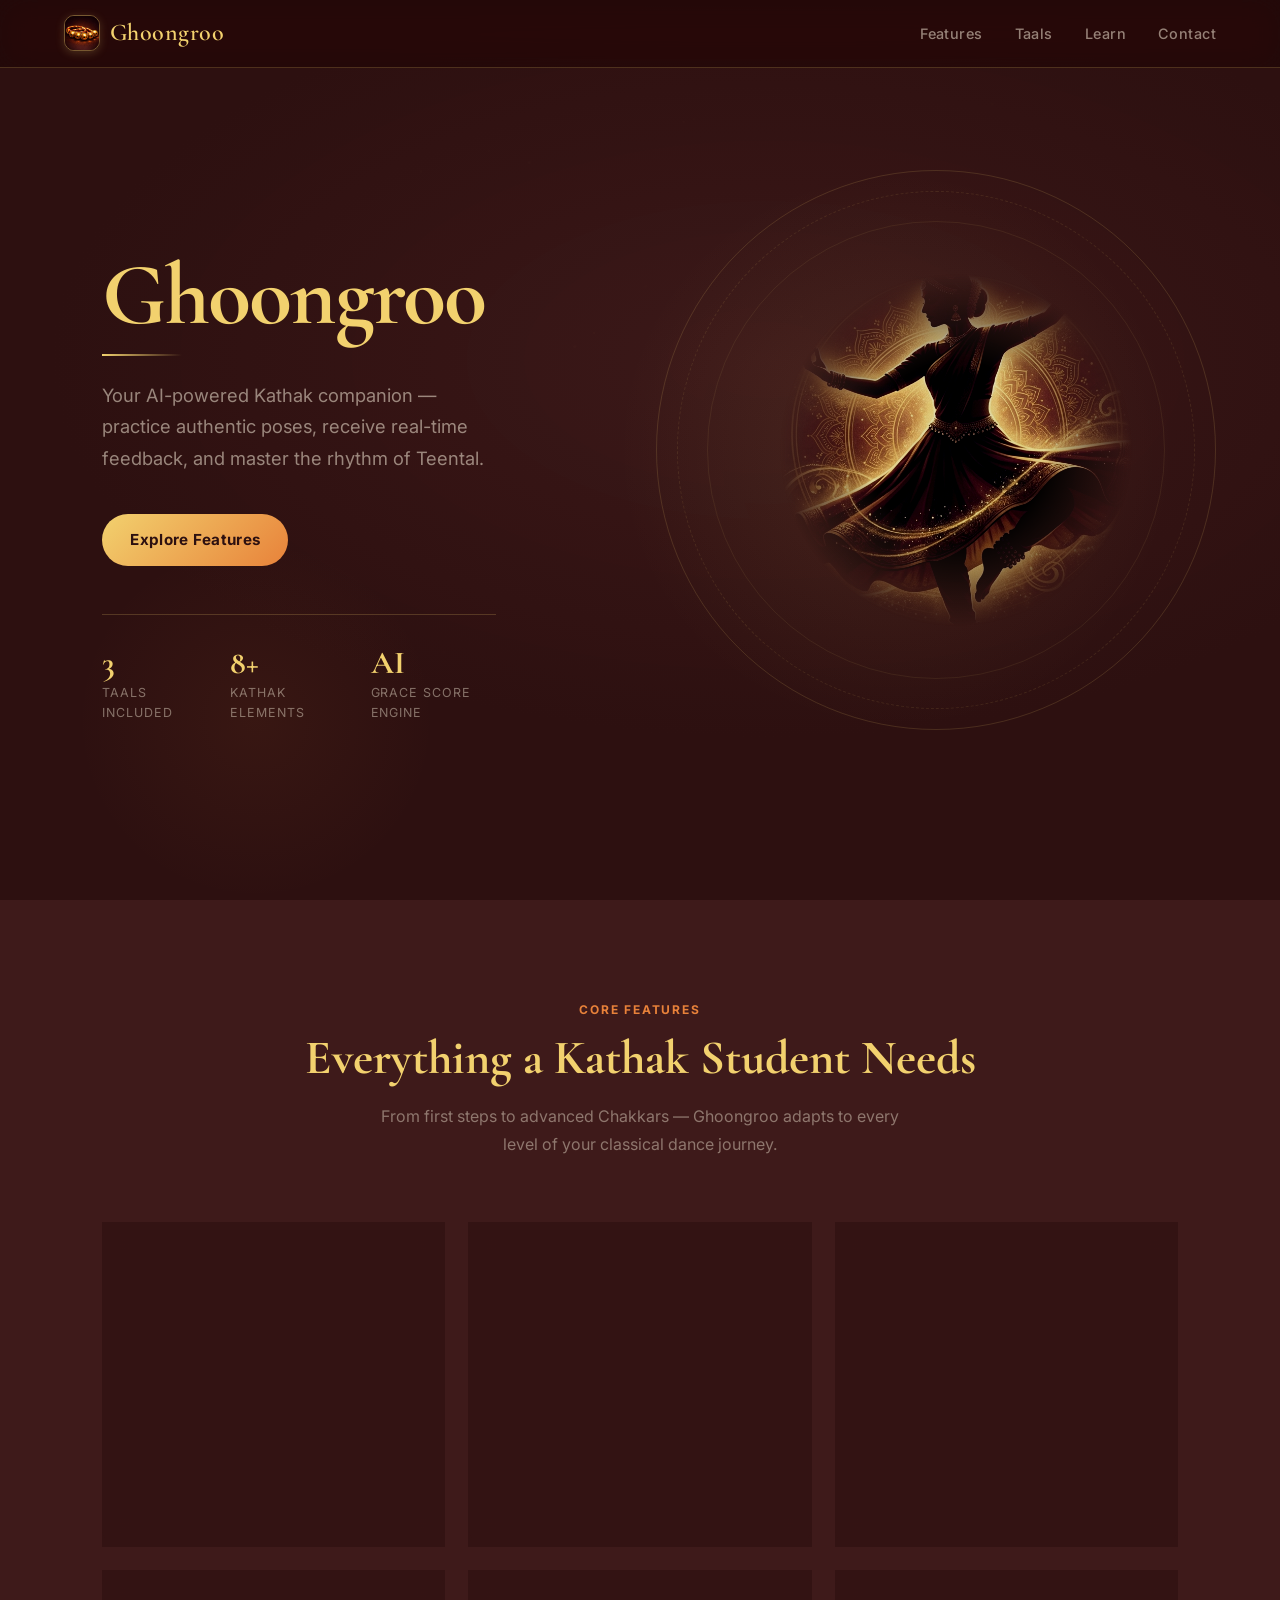
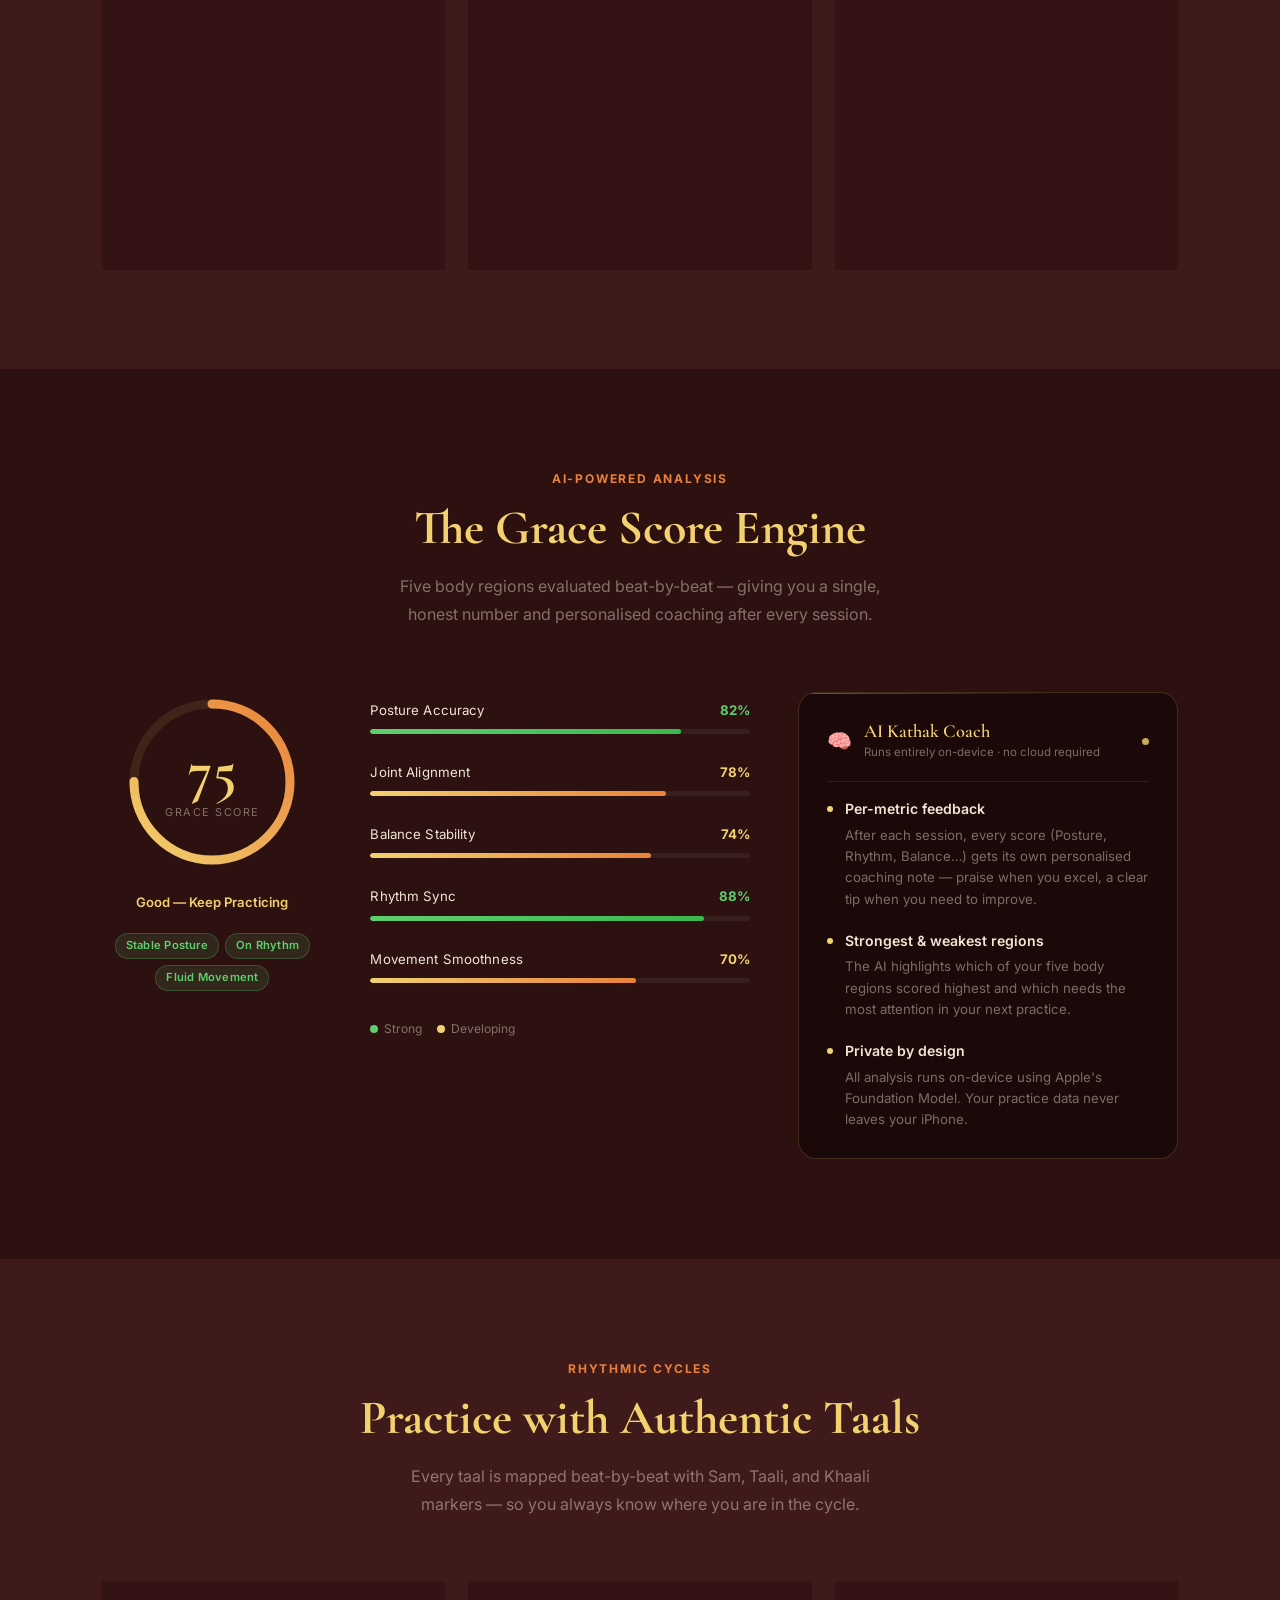
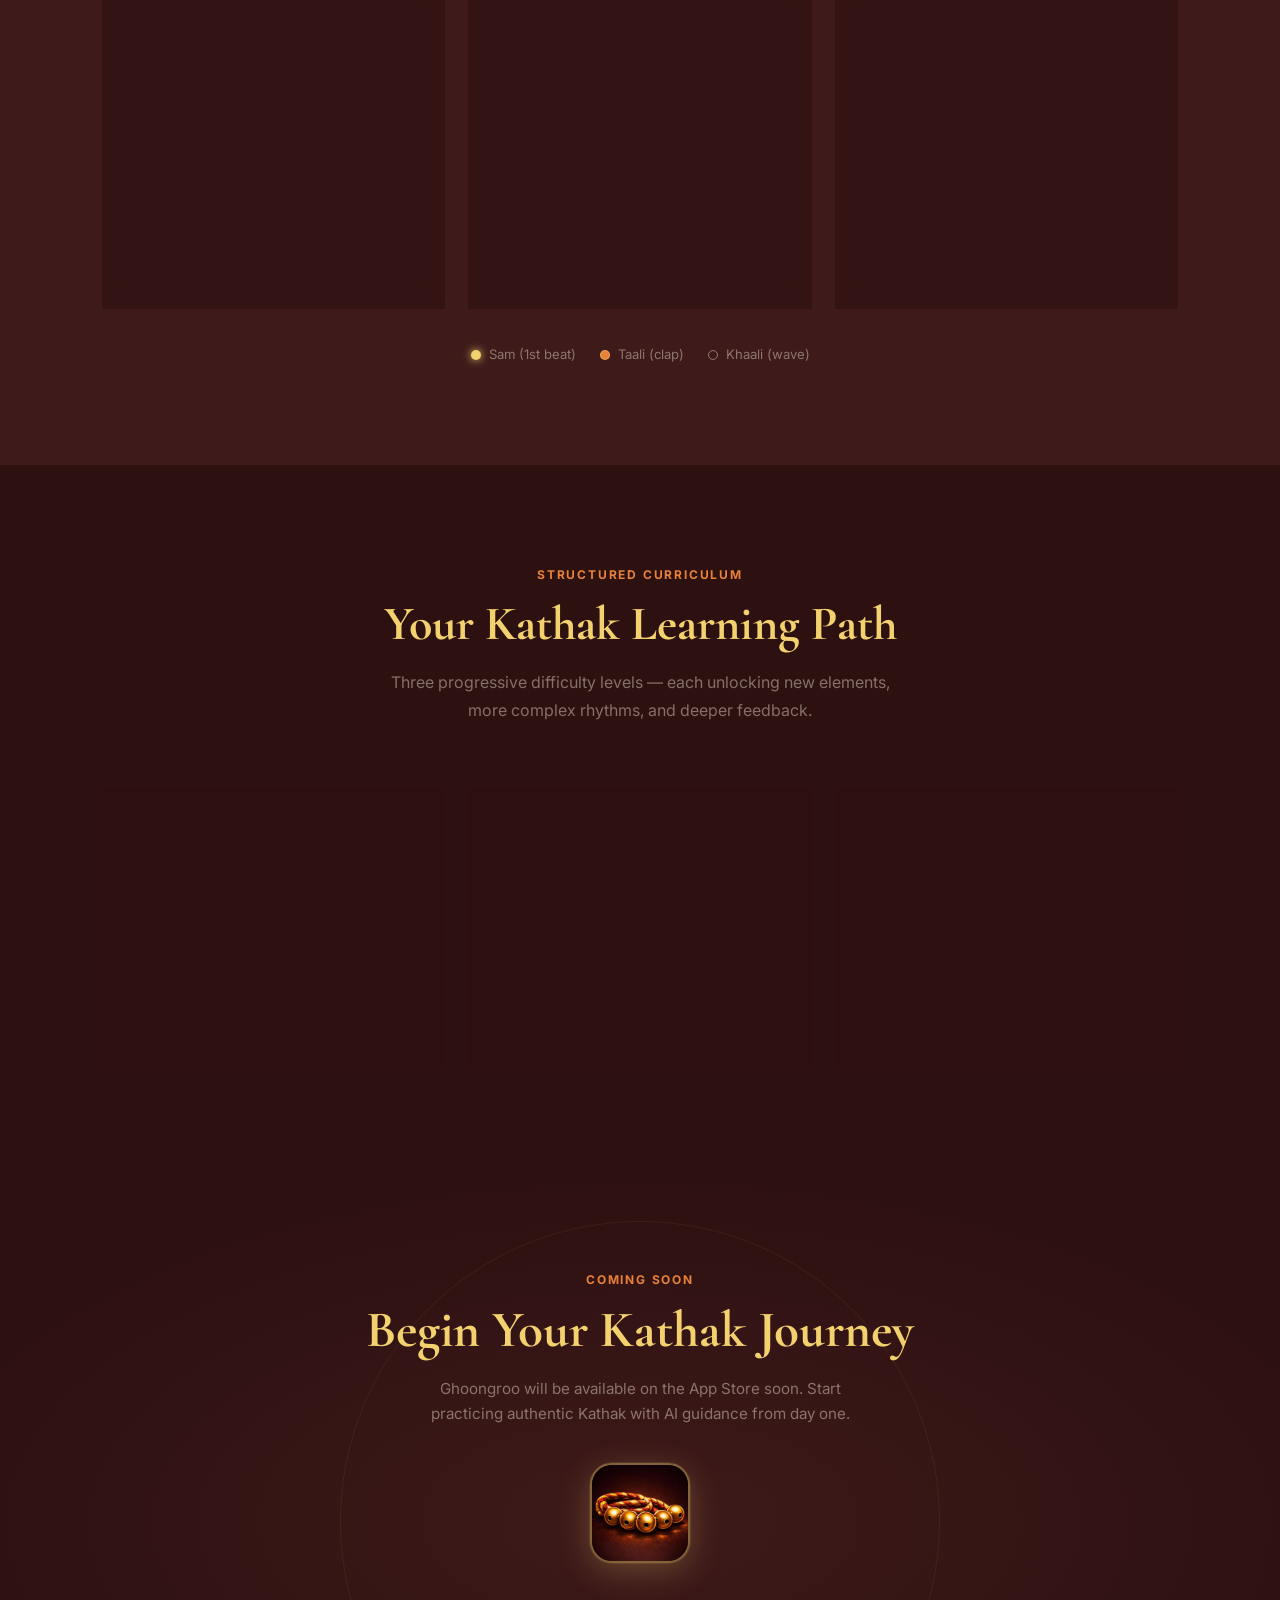
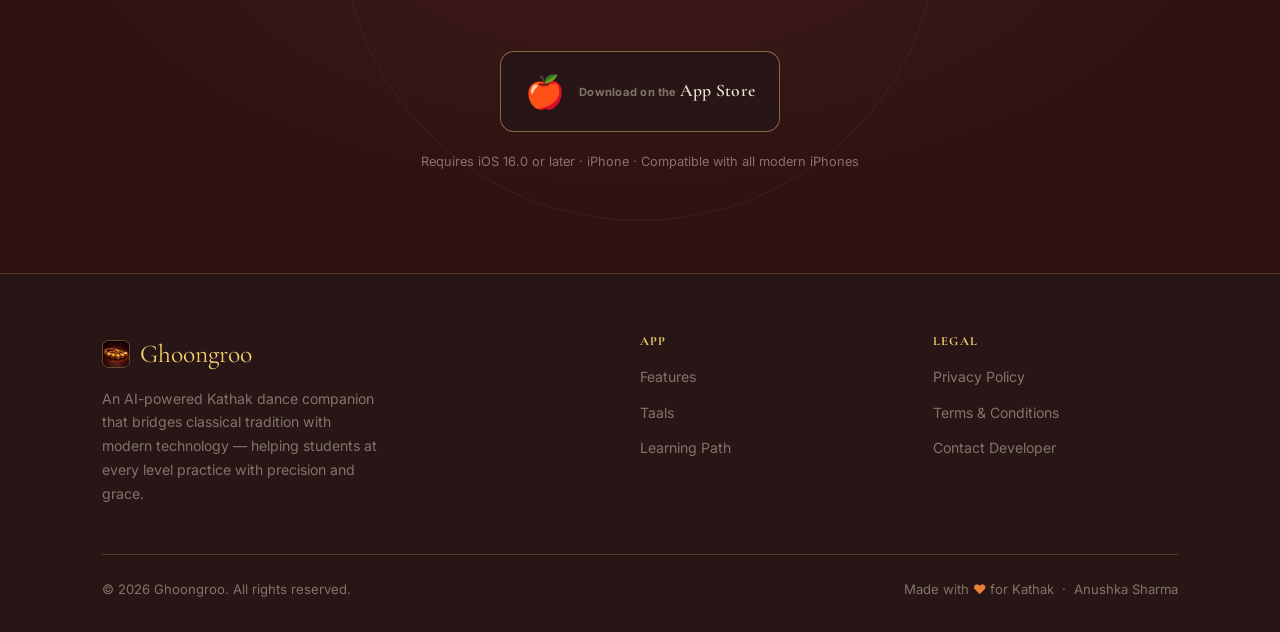
==== commit 9ba7b691: "website: update App Store link and Support page navigation/footer links" ====
--- a/website/index.html
+++ b/website/index.html
@@ -26,7 +26,6 @@
     <li><a href="#taals">Taals</a></li>
     <li><a href="#learn">Learn</a></li>
     <li><a href="contact.html">Contact</a></li>
-
   </ul>
   <button class="nav-hamburger" id="hamburger" aria-label="Toggle navigation" aria-expanded="false">
     <span></span><span></span><span></span>
@@ -403,8 +402,7 @@
 </section>
 
 
-
-<!-- ══ COMING SOON ══ -->
+<!-- ══ DOWNLOAD ══ -->
 <section class="download-section" id="download" aria-labelledby="download-heading">
   <p class="section-eyebrow">Coming Soon</p>
   <h2 class="section-title" id="download-heading" style="font-size: clamp(2rem, 4vw, 3.2rem); color: var(--gold);">Begin Your Kathak Journey</h2>
@@ -412,6 +410,16 @@
 
   <div class="app-icon-display" style="margin-top: 36px;">
     <img src="assets/appicon.jpg" alt="Ghoongroo app icon" />
+  </div>
+
+  <div style="display:flex;justify-content:center;margin-top:24px;">
+    <a href="https://apps.apple.com" target="_blank" rel="noopener" class="app-badge" id="appstore-badge" aria-label="Download Ghoongroo on the App Store">
+      <span class="badge-icon" aria-hidden="true">🍎</span>
+      <span class="badge-text">
+        <span class="badge-sub">Download on the</span>
+        <span class="badge-main">App Store</span>
+      </span>
+    </a>
   </div>
 
   <p style="margin-top: 20px; font-size: 0.8rem; color: var(--text-muted);">Requires iOS 16.0 or later · iPhone · Compatible with all modern iPhones</p>
@@ -422,11 +430,11 @@
   <div class="footer-grid">
     <div class="footer-brand">
       <div class="brand-name" style="display:flex; align-items:center; gap:10px;">
-      <span style="width:28px;height:28px;border-radius:7px;overflow:hidden;display:inline-flex;flex-shrink:0;border:1px solid rgba(242,209,110,0.3);">
-        <img src="assets/appicon.jpg" alt="" style="width:100%;height:100%;object-fit:cover;" />
-      </span>
-      Ghoongroo
-    </div>
+        <span style="width:28px;height:28px;border-radius:7px;overflow:hidden;display:inline-flex;flex-shrink:0;border:1px solid rgba(242,209,110,0.3);">
+          <img src="assets/appicon.jpg" alt="" style="width:100%;height:100%;object-fit:cover;" />
+        </span>
+        Ghoongroo
+      </div>
       <p>An AI-powered Kathak dance companion that bridges classical tradition with modern technology — helping students at every level practice with precision and grace.</p>
     </div>
     <div class="footer-col">
@@ -435,7 +443,6 @@
         <li><a href="#features">Features</a></li>
         <li><a href="#taals">Taals</a></li>
         <li><a href="#learn">Learning Path</a></li>
-
       </ul>
     </div>
     <div class="footer-col">
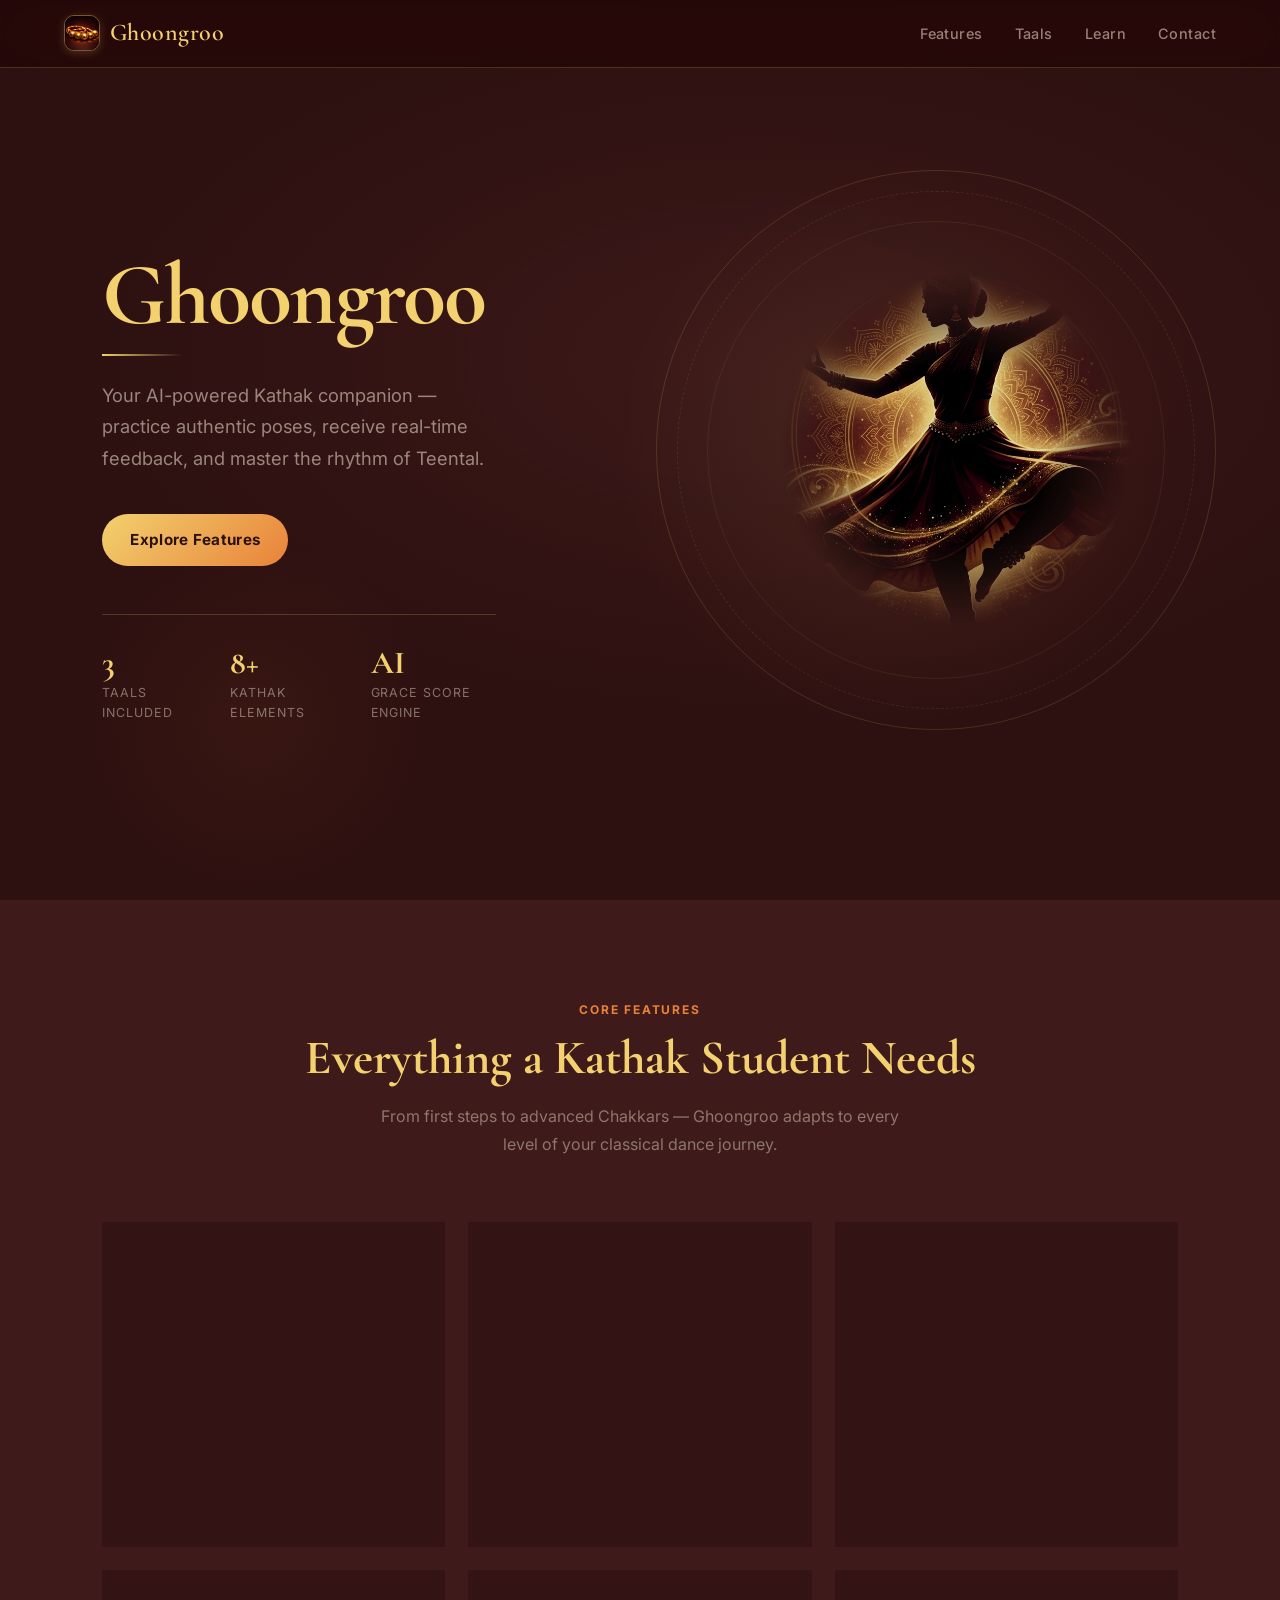
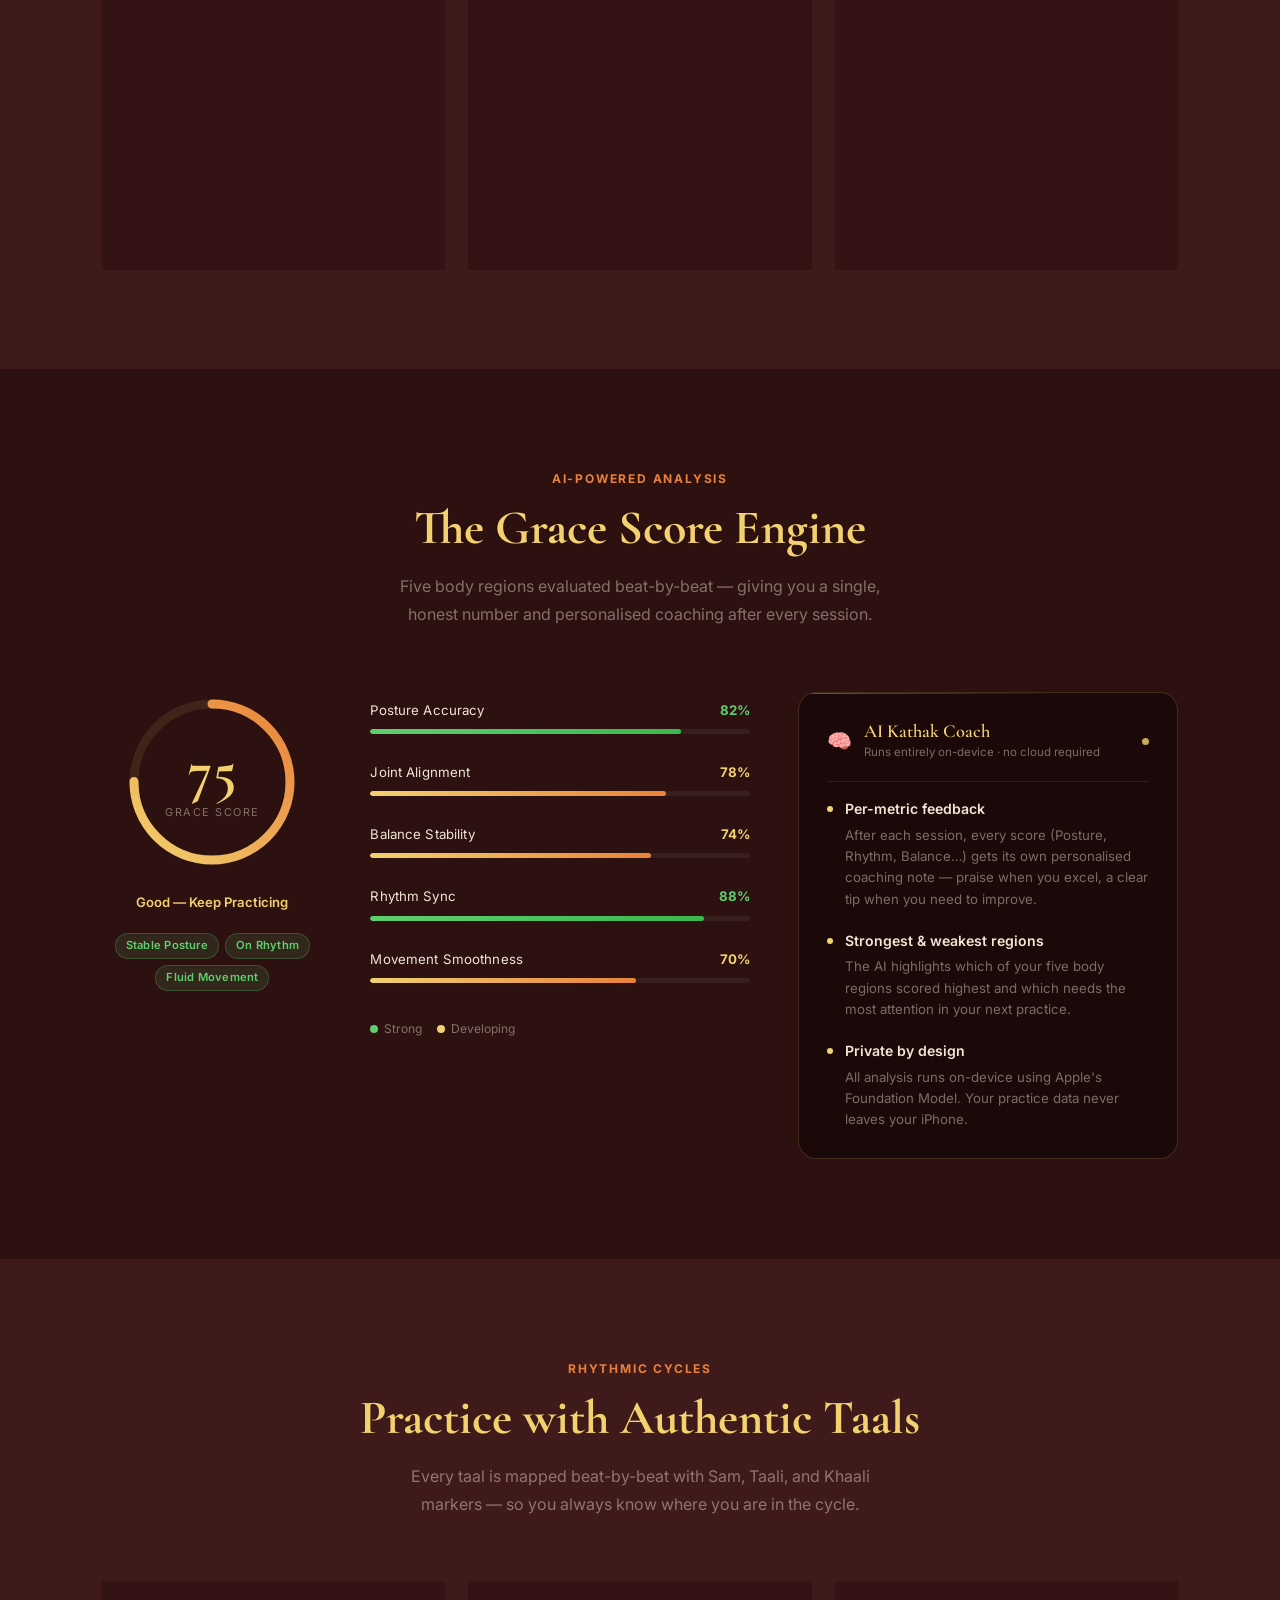
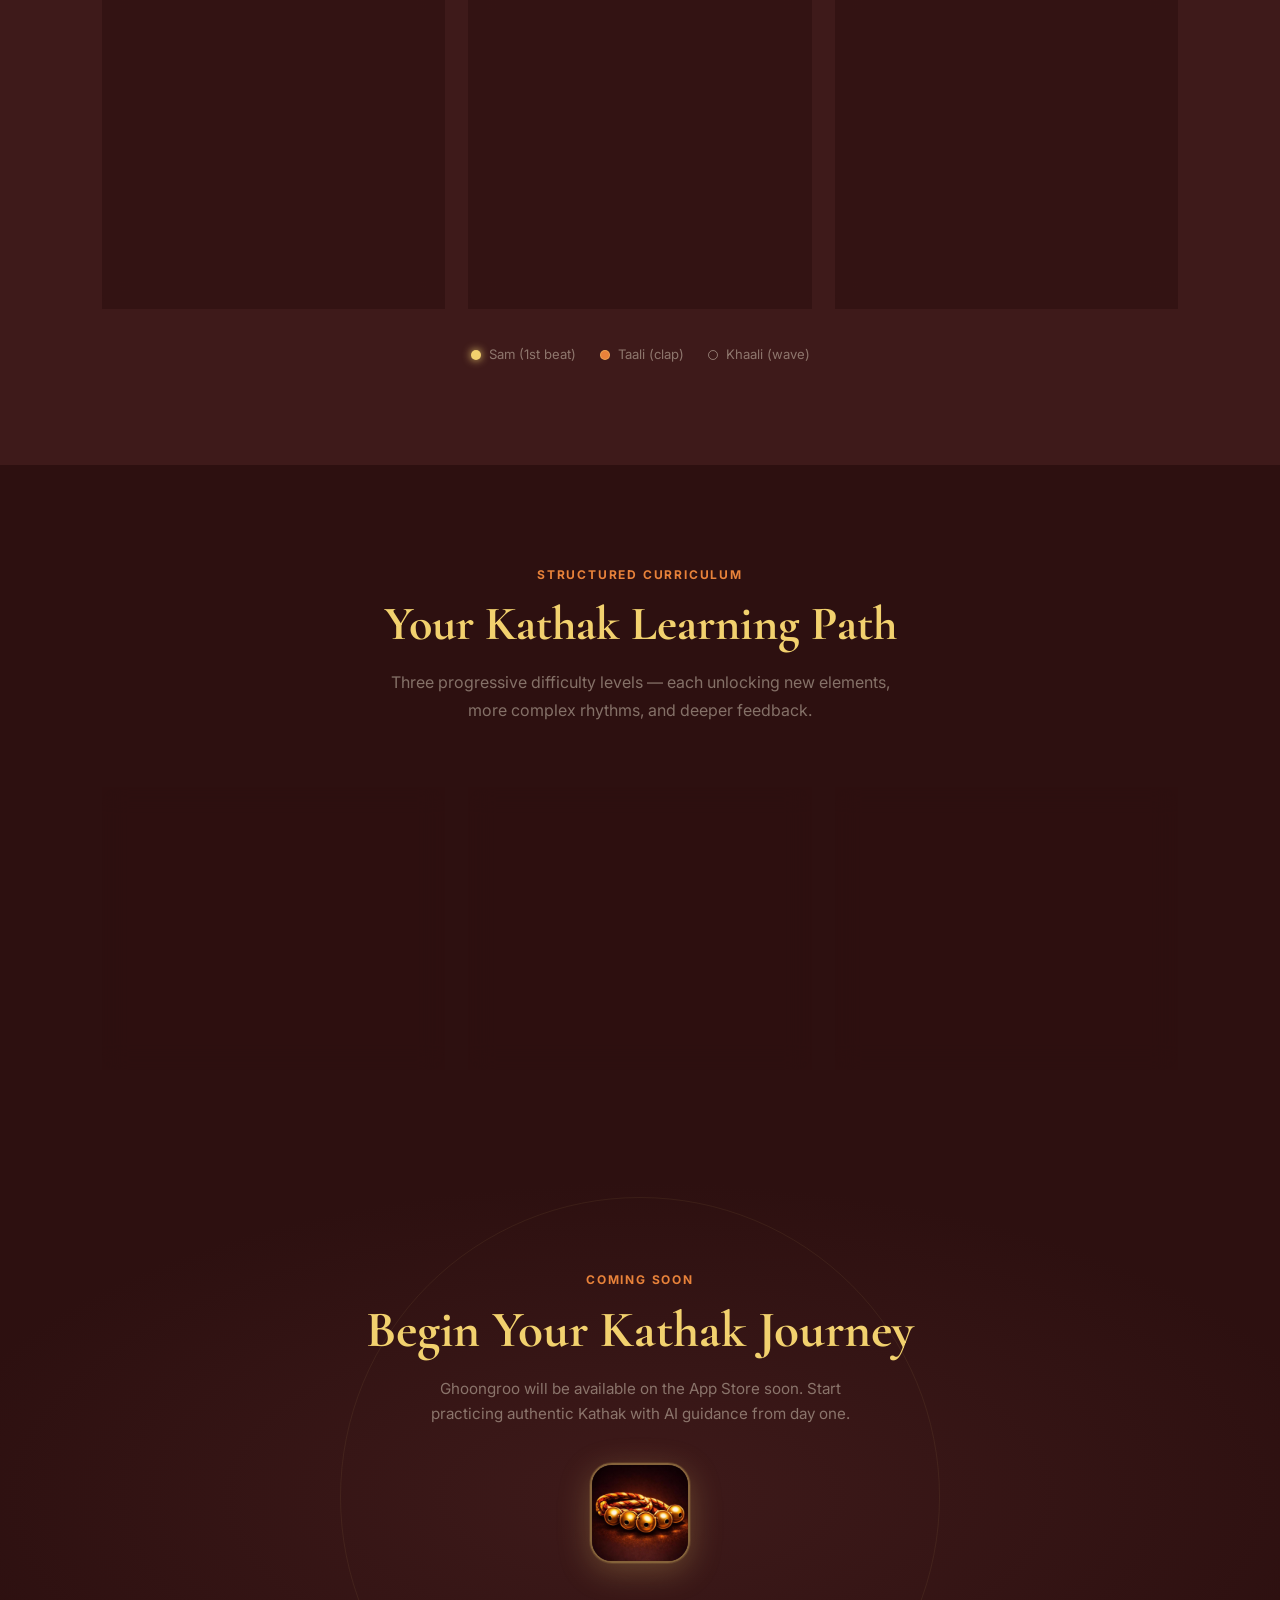
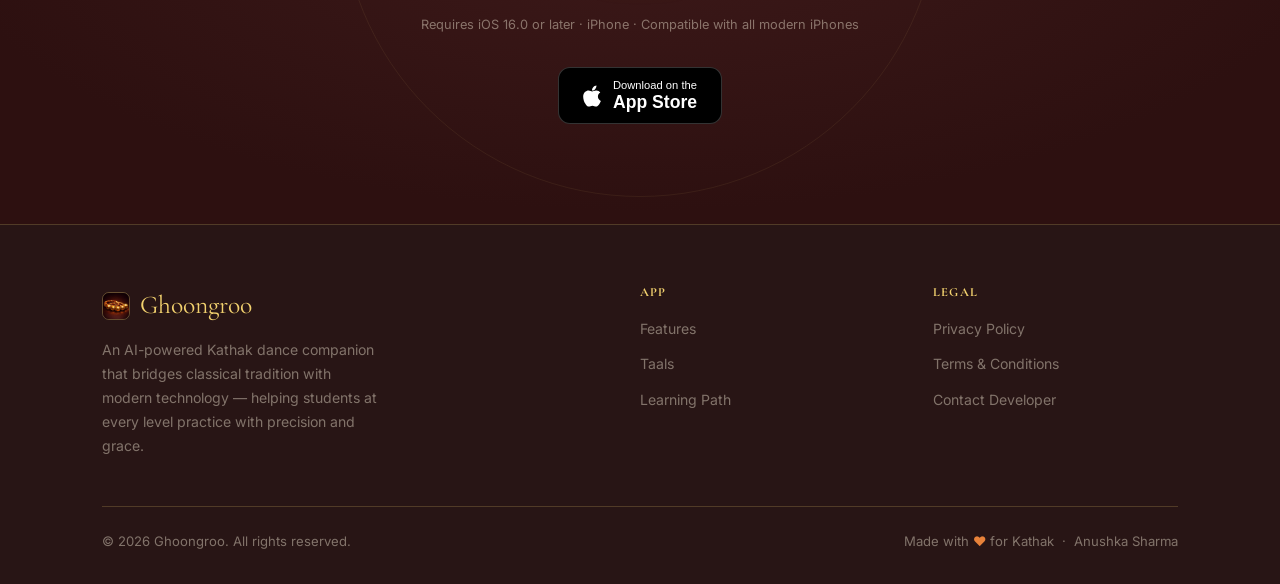
==== commit 4fe10e64: "Fix website header/footer and add App Store button / Help section" ====
--- a/website/index.html
+++ b/website/index.html
@@ -26,6 +26,7 @@
     <li><a href="#taals">Taals</a></li>
     <li><a href="#learn">Learn</a></li>
     <li><a href="contact.html">Contact</a></li>
+
   </ul>
   <button class="nav-hamburger" id="hamburger" aria-label="Toggle navigation" aria-expanded="false">
     <span></span><span></span><span></span>
@@ -402,7 +403,8 @@
 </section>
 
 
-<!-- ══ DOWNLOAD ══ -->
+
+<!-- ══ COMING SOON ══ -->
 <section class="download-section" id="download" aria-labelledby="download-heading">
   <p class="section-eyebrow">Coming Soon</p>
   <h2 class="section-title" id="download-heading" style="font-size: clamp(2rem, 4vw, 3.2rem); color: var(--gold);">Begin Your Kathak Journey</h2>
@@ -412,17 +414,17 @@
     <img src="assets/appicon.jpg" alt="Ghoongroo app icon" />
   </div>
 
-  <div style="display:flex;justify-content:center;margin-top:24px;">
-    <a href="https://apps.apple.com" target="_blank" rel="noopener" class="app-badge" id="appstore-badge" aria-label="Download Ghoongroo on the App Store">
-      <span class="badge-icon" aria-hidden="true">🍎</span>
-      <span class="badge-text">
-        <span class="badge-sub">Download on the</span>
-        <span class="badge-main">App Store</span>
-      </span>
+  <p style="margin-top: 20px; font-size: 0.8rem; color: var(--text-muted);">Requires iOS 16.0 or later · iPhone · Compatible with all modern iPhones</p>
+
+  <div style="margin-top: 32px; display: flex; justify-content: center;">
+    <a href="https://apps.apple.com" target="_blank" rel="noopener noreferrer" style="display: inline-flex; align-items: center; justify-content: center; background: #000; color: #fff; text-decoration: none; padding: 12px 24px; border-radius: 12px; border: 1px solid rgba(255,255,255,0.2); font-family: -apple-system, BlinkMacSystemFont, 'Segoe UI', Roboto, Helvetica, Arial, sans-serif; gap: 12px; transition: transform 0.2s;">
+      <svg viewBox="0 0 384 512" style="height: 24px; fill: #fff;"><path d="M318.7 268.7c-.2-36.7 16.4-64.4 50-84.8-18.8-26.9-47.2-41.7-84.7-44.6-35.5-2.8-74.3 20.7-88.5 20.7-15 0-49.4-19.7-76.4-19.7C63.3 141.2 4 184.8 4 273.5q0 39.3 14.4 81.2c12.8 36.7 59 126.7 107.2 125.2 25.2-.6 43-17.9 75.8-17.9 31.8 0 48.3 17.9 76.4 17.9 48.6-.7 90.4-82.5 102.6-119.3-65.2-30.7-61.7-90-61.7-91.9zm-56.6-164.2c27.3-32.4 24.8-61.9 24-72.5-24.1 1.4-52 16.4-67.9 34.9-17.5 19.8-27.8 44.3-25.6 71.9 26.1 2 49.9-11.4 69.5-34.3z"/></svg>
+      <div style="text-align: left;">
+        <div style="font-size: 0.7rem; line-height: 1; margin-bottom: 2px;">Download on the</div>
+        <div style="font-size: 1.1rem; font-weight: 600; line-height: 1;">App Store</div>
+      </div>
     </a>
   </div>
-
-  <p style="margin-top: 20px; font-size: 0.8rem; color: var(--text-muted);">Requires iOS 16.0 or later · iPhone · Compatible with all modern iPhones</p>
 </section>
 
 <!-- ══ FOOTER ══ -->
@@ -430,11 +432,11 @@
   <div class="footer-grid">
     <div class="footer-brand">
       <div class="brand-name" style="display:flex; align-items:center; gap:10px;">
-        <span style="width:28px;height:28px;border-radius:7px;overflow:hidden;display:inline-flex;flex-shrink:0;border:1px solid rgba(242,209,110,0.3);">
-          <img src="assets/appicon.jpg" alt="" style="width:100%;height:100%;object-fit:cover;" />
-        </span>
-        Ghoongroo
-      </div>
+      <span style="width:28px;height:28px;border-radius:7px;overflow:hidden;display:inline-flex;flex-shrink:0;border:1px solid rgba(242,209,110,0.3);">
+        <img src="assets/appicon.jpg" alt="" style="width:100%;height:100%;object-fit:cover;" />
+      </span>
+      Ghoongroo
+    </div>
       <p>An AI-powered Kathak dance companion that bridges classical tradition with modern technology — helping students at every level practice with precision and grace.</p>
     </div>
     <div class="footer-col">
@@ -443,6 +445,7 @@
         <li><a href="#features">Features</a></li>
         <li><a href="#taals">Taals</a></li>
         <li><a href="#learn">Learning Path</a></li>
+
       </ul>
     </div>
     <div class="footer-col">
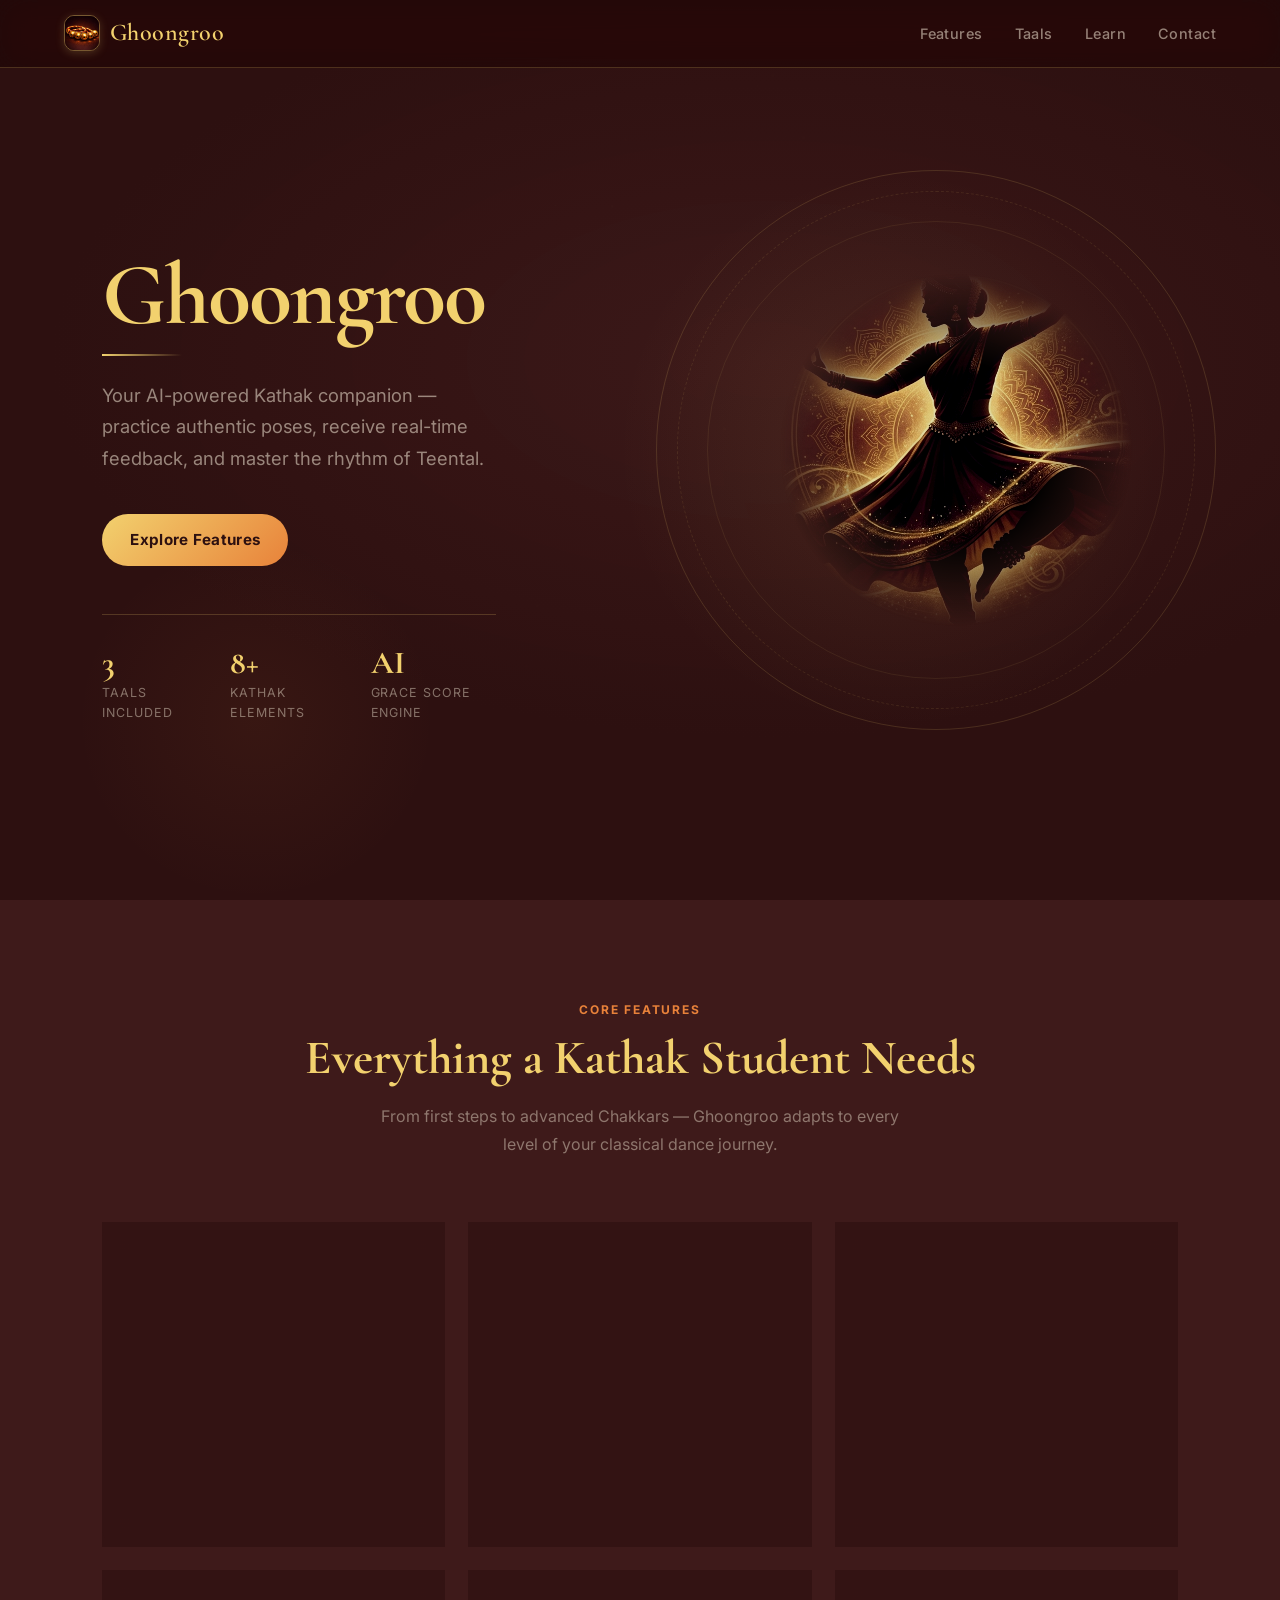
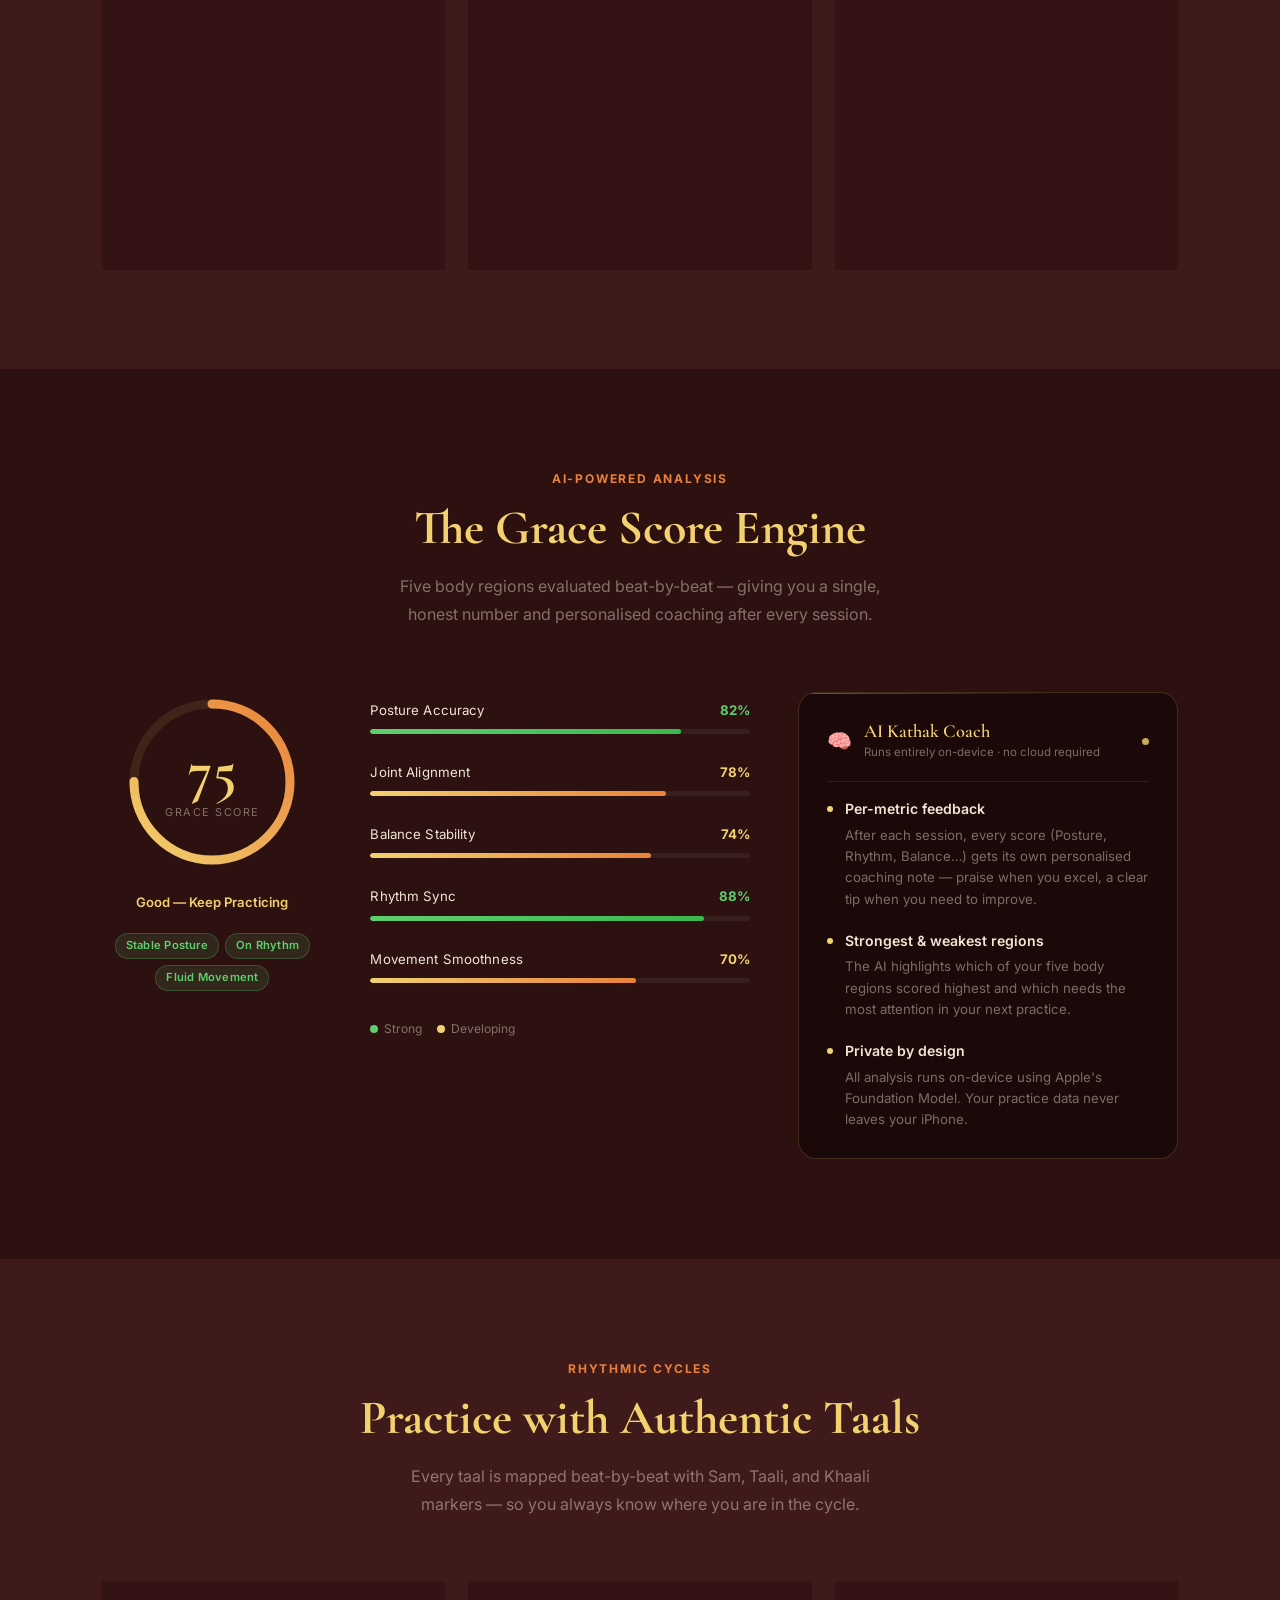
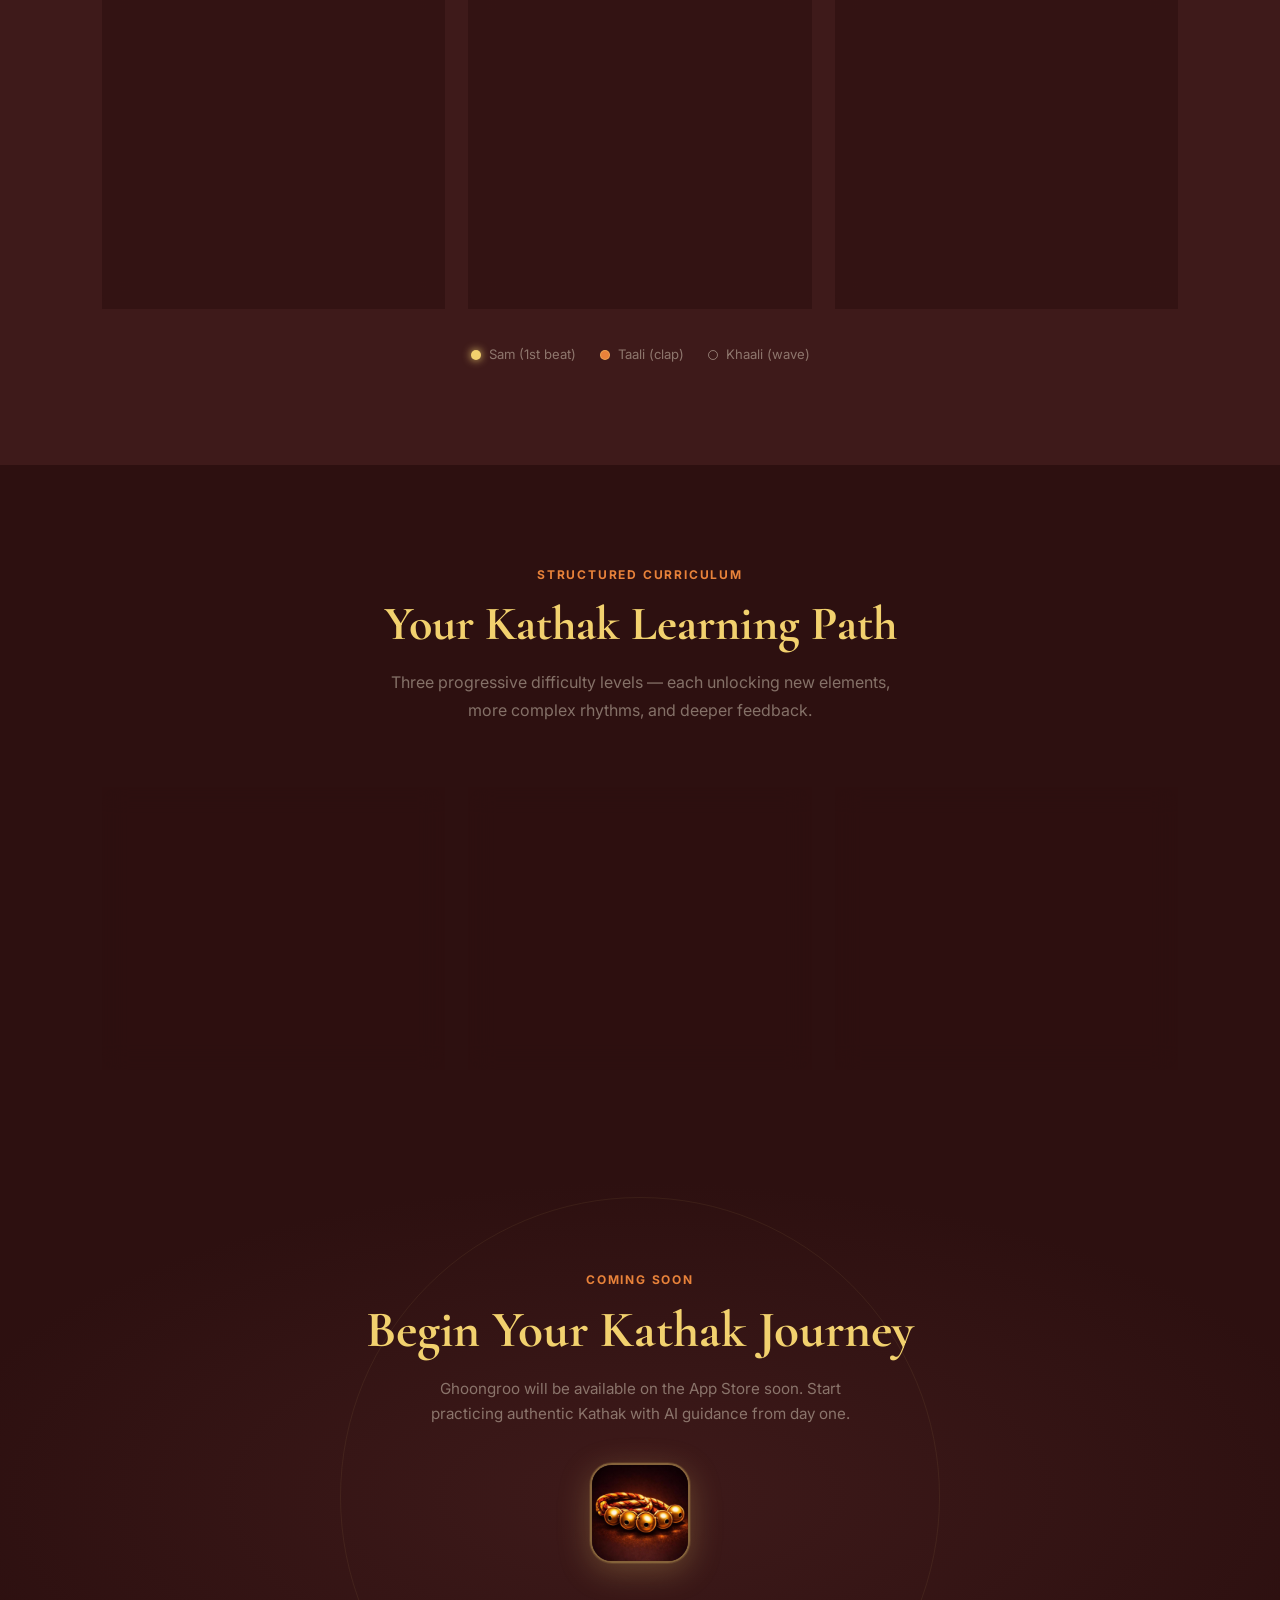
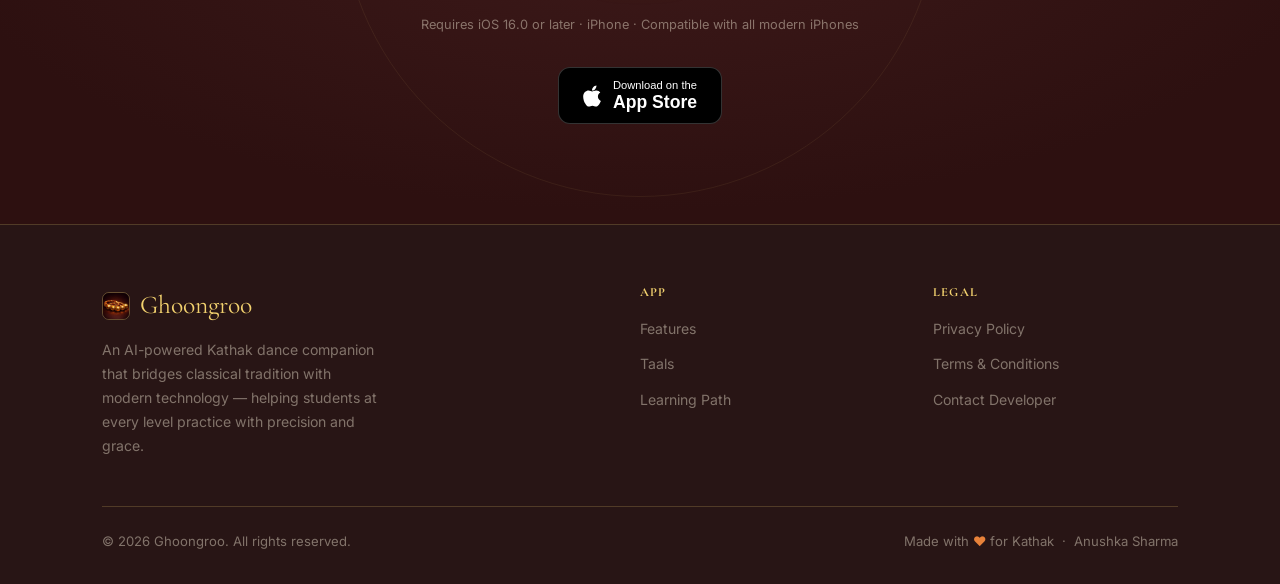
==== commit b3f2ca0d: "Remove drum emoji from favicon" ====
--- a/website/index.html
+++ b/website/index.html
@@ -9,7 +9,6 @@
   <meta property="og:description" content="Master Kathak with real-time AI posture analysis, rhythmic Taal training, and personalized practice insights." />
   <meta property="og:type" content="website" />
   <link rel="stylesheet" href="style.css" />
-  <link rel="icon" href="data:image/svg+xml,<svg xmlns='http://www.w3.org/2000/svg' viewBox='0 0 100 100'><text y='.9em' font-size='90'>🪘</text></svg>" />
 </head>
 <body>
 
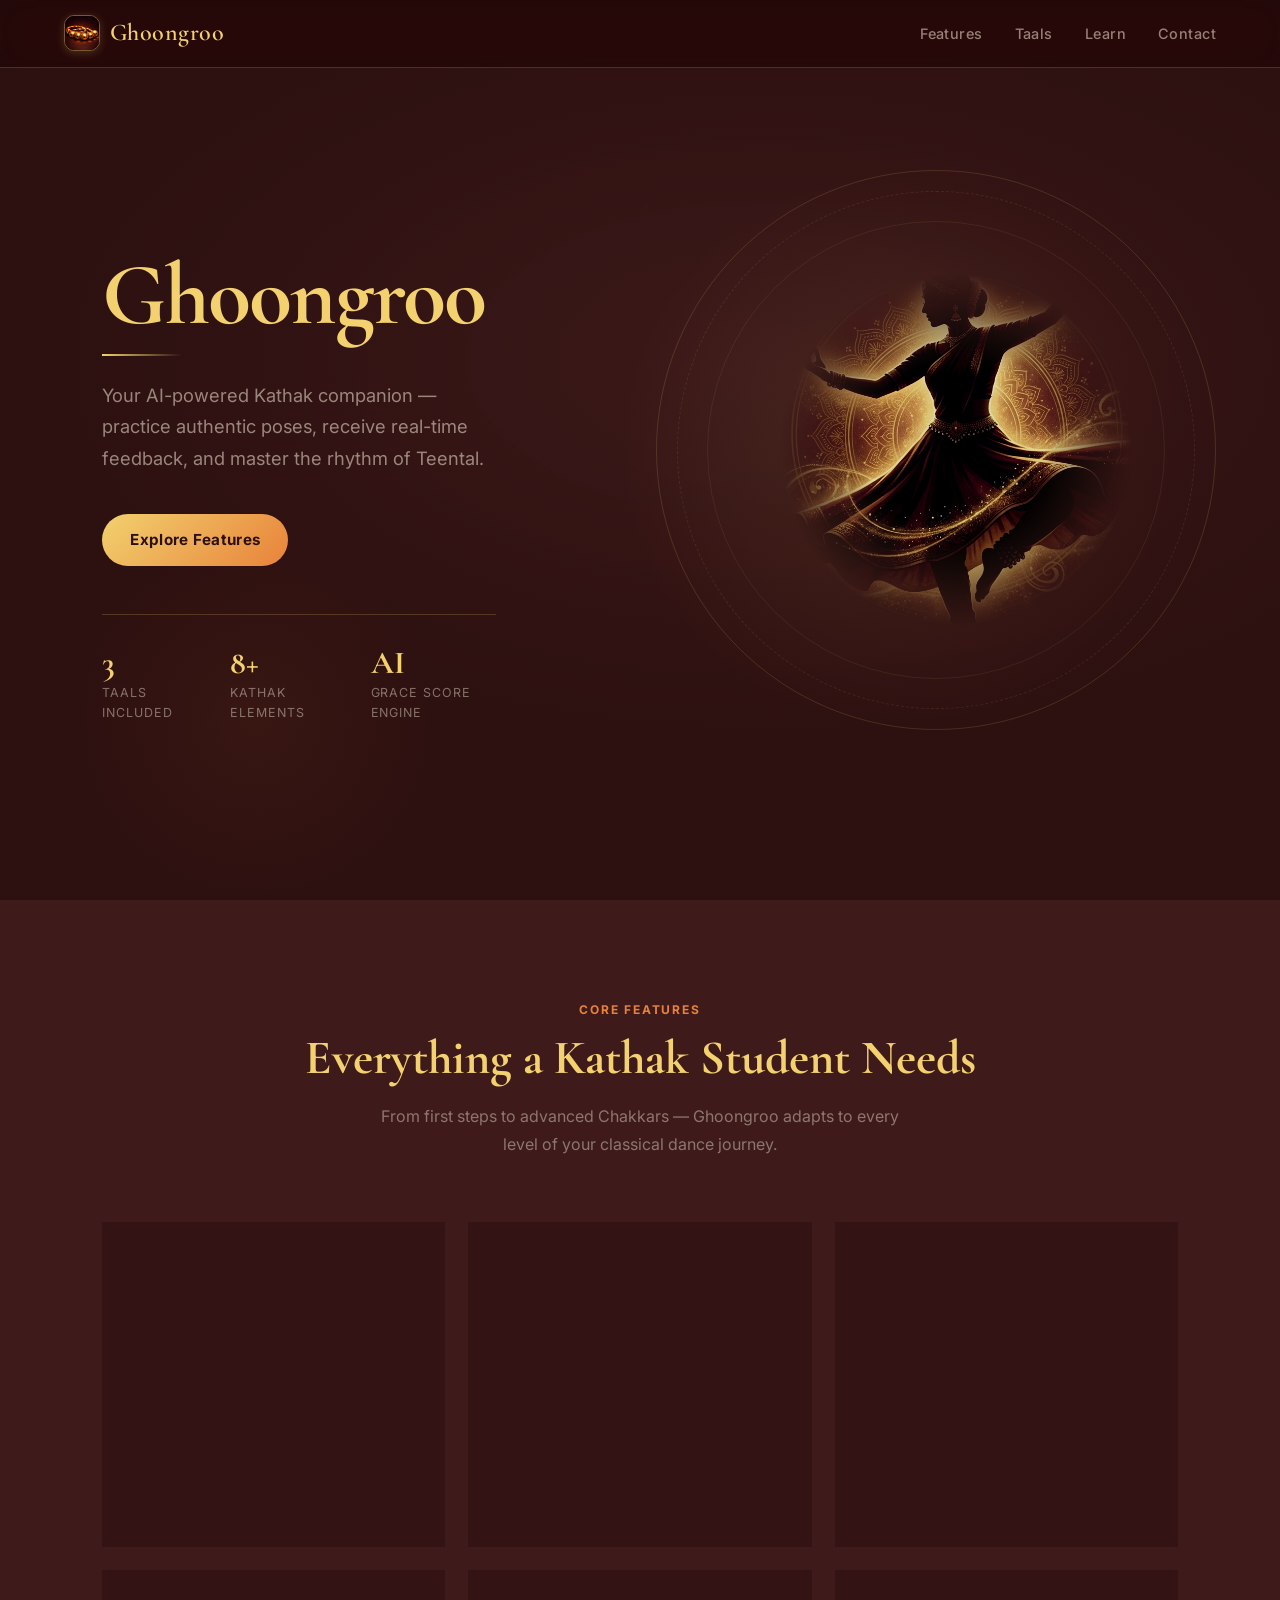
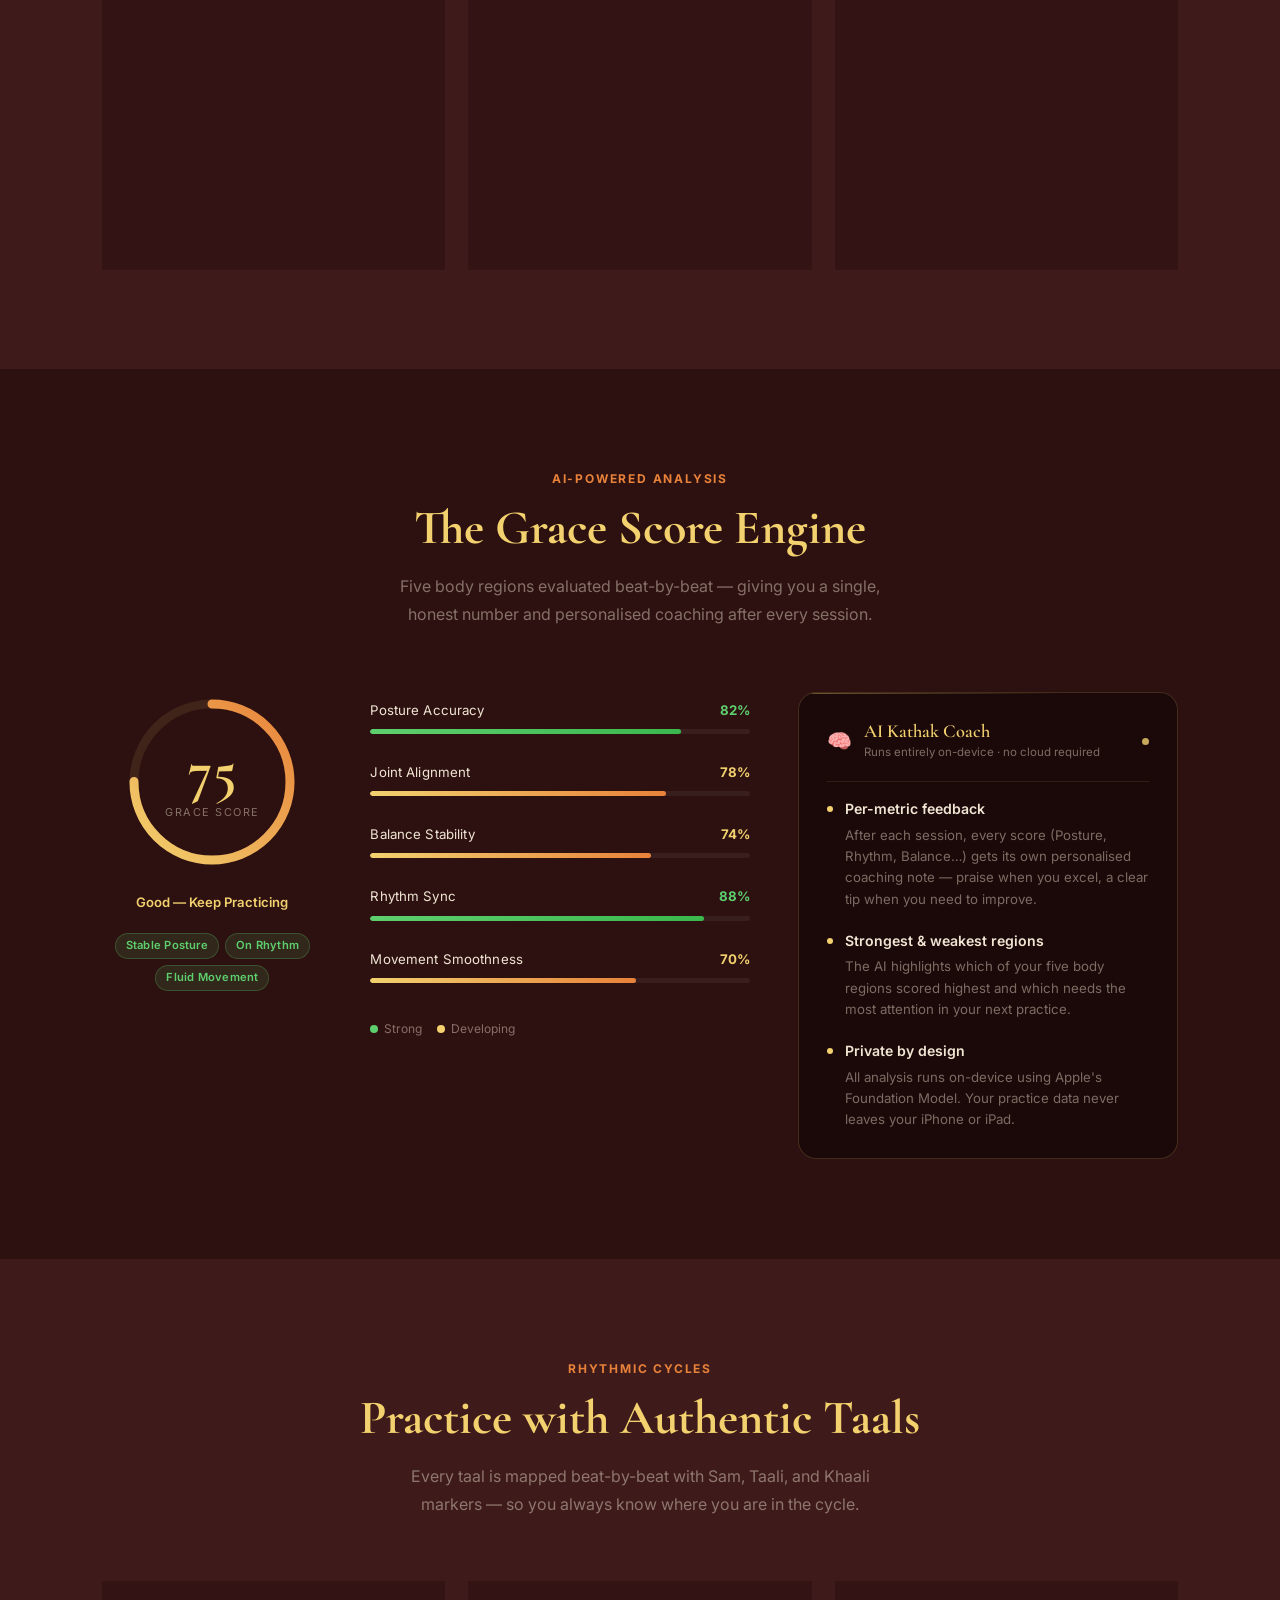
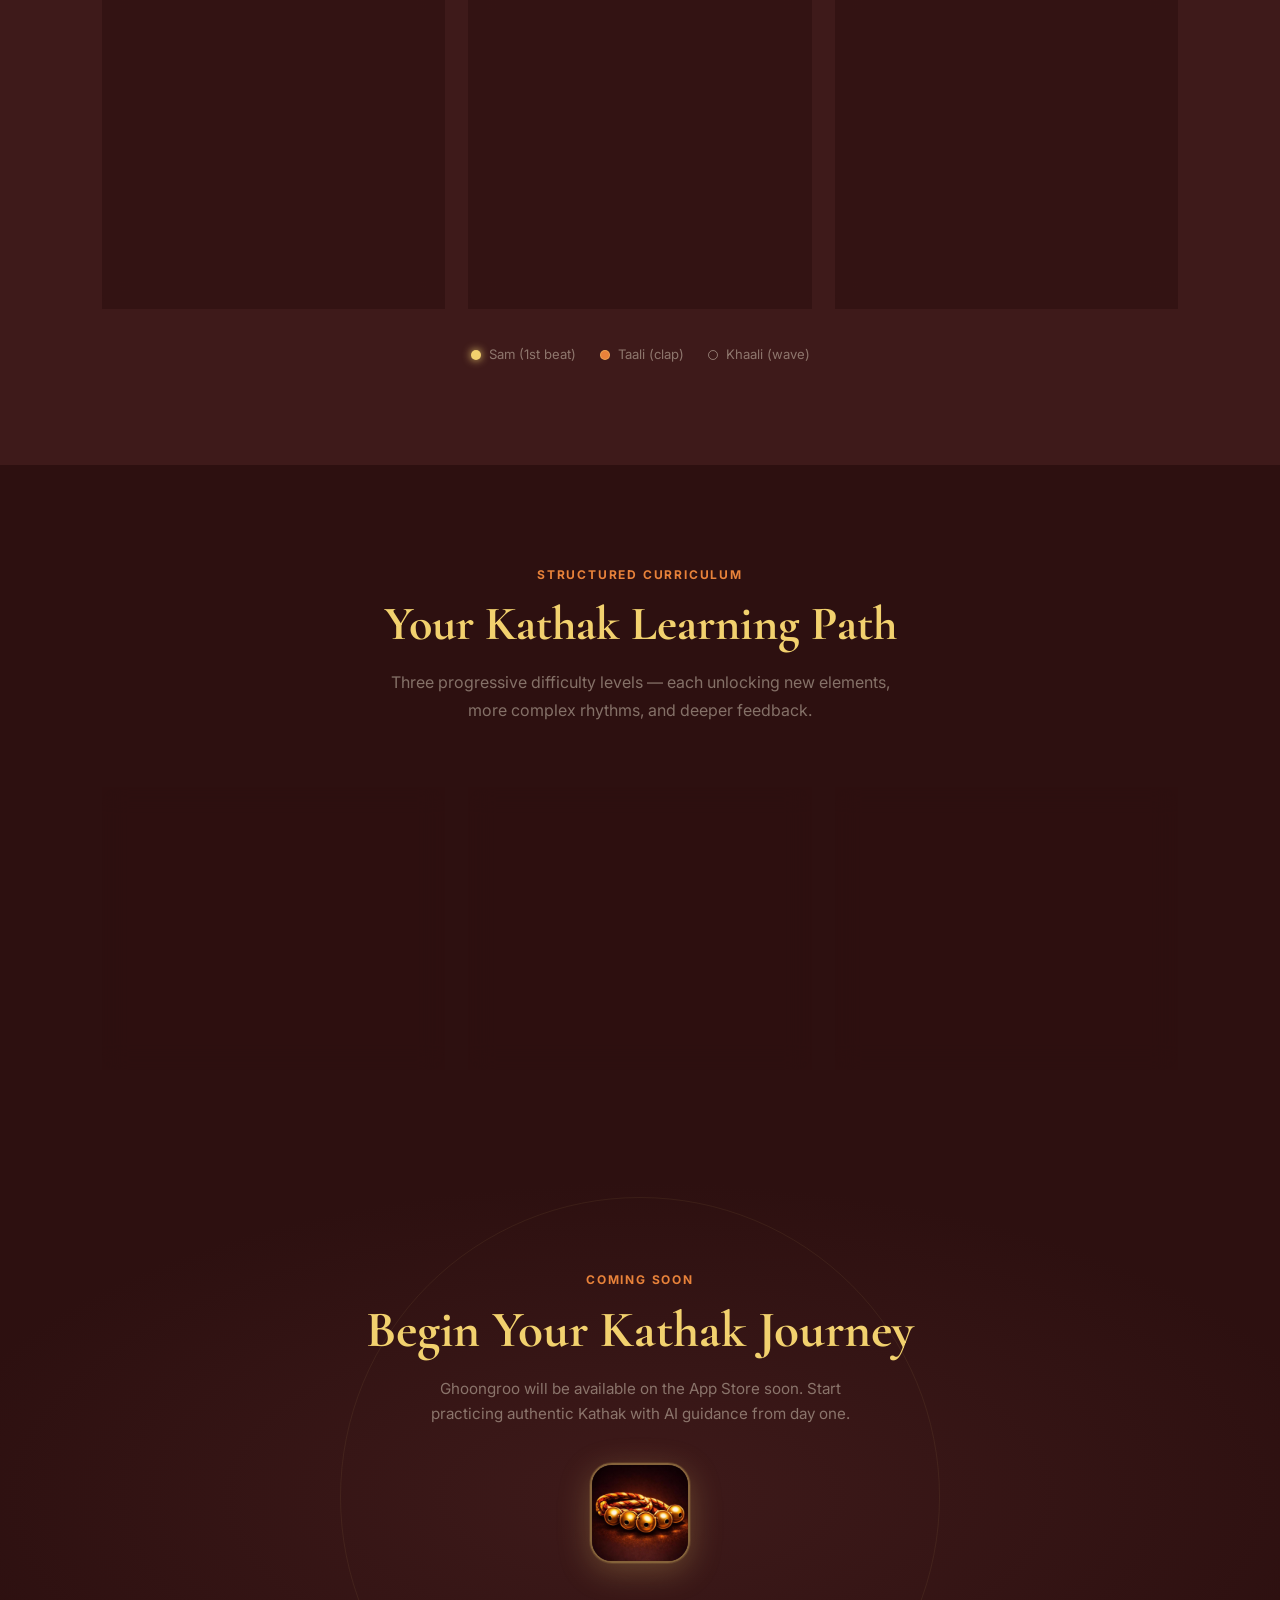
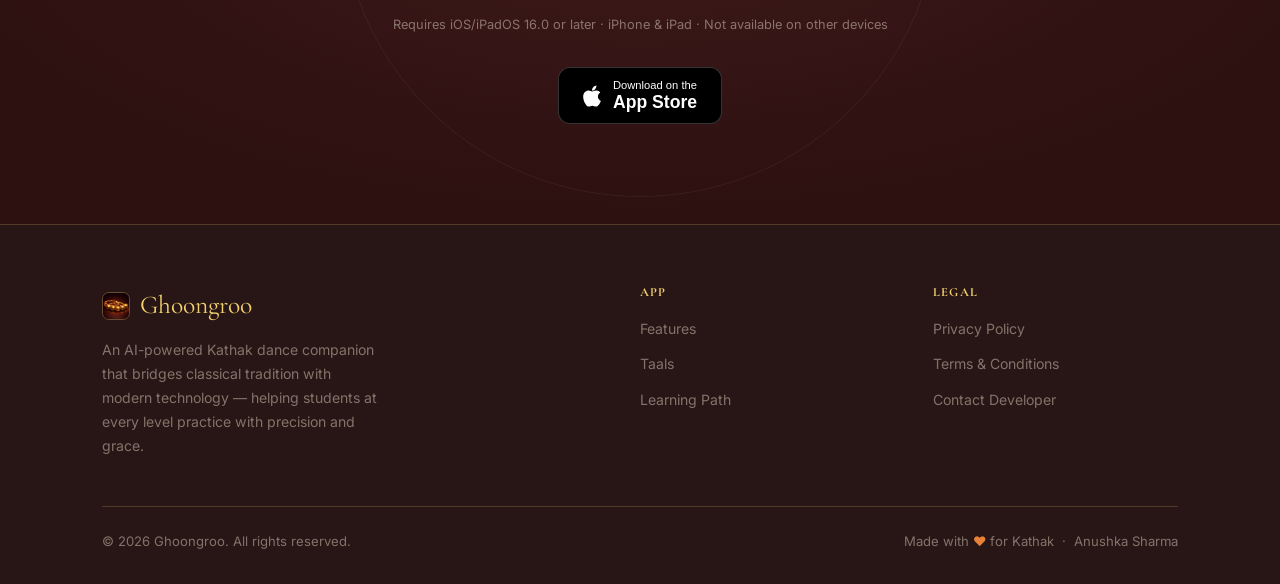
==== commit b59962e0: "Update device support to include iPad" ====
--- a/website/index.html
+++ b/website/index.html
@@ -245,7 +245,7 @@
             <span class="cfl-dot" aria-hidden="true"></span>
             <div>
               <strong>Private by design</strong>
-              <p>All analysis runs on-device using Apple's Foundation Model. Your practice data never leaves your iPhone.</p>
+              <p>All analysis runs on-device using Apple's Foundation Model. Your practice data never leaves your iPhone or iPad.</p>
             </div>
           </li>
         </ul>
@@ -413,7 +413,7 @@
     <img src="assets/appicon.jpg" alt="Ghoongroo app icon" />
   </div>
 
-  <p style="margin-top: 20px; font-size: 0.8rem; color: var(--text-muted);">Requires iOS 16.0 or later · iPhone · Compatible with all modern iPhones</p>
+  <p style="margin-top: 20px; font-size: 0.8rem; color: var(--text-muted);">Requires iOS/iPadOS 16.0 or later · iPhone & iPad · Not available on other devices</p>
 
   <div style="margin-top: 32px; display: flex; justify-content: center;">
     <a href="https://apps.apple.com" target="_blank" rel="noopener noreferrer" style="display: inline-flex; align-items: center; justify-content: center; background: #000; color: #fff; text-decoration: none; padding: 12px 24px; border-radius: 12px; border: 1px solid rgba(255,255,255,0.2); font-family: -apple-system, BlinkMacSystemFont, 'Segoe UI', Roboto, Helvetica, Arial, sans-serif; gap: 12px; transition: transform 0.2s;">
